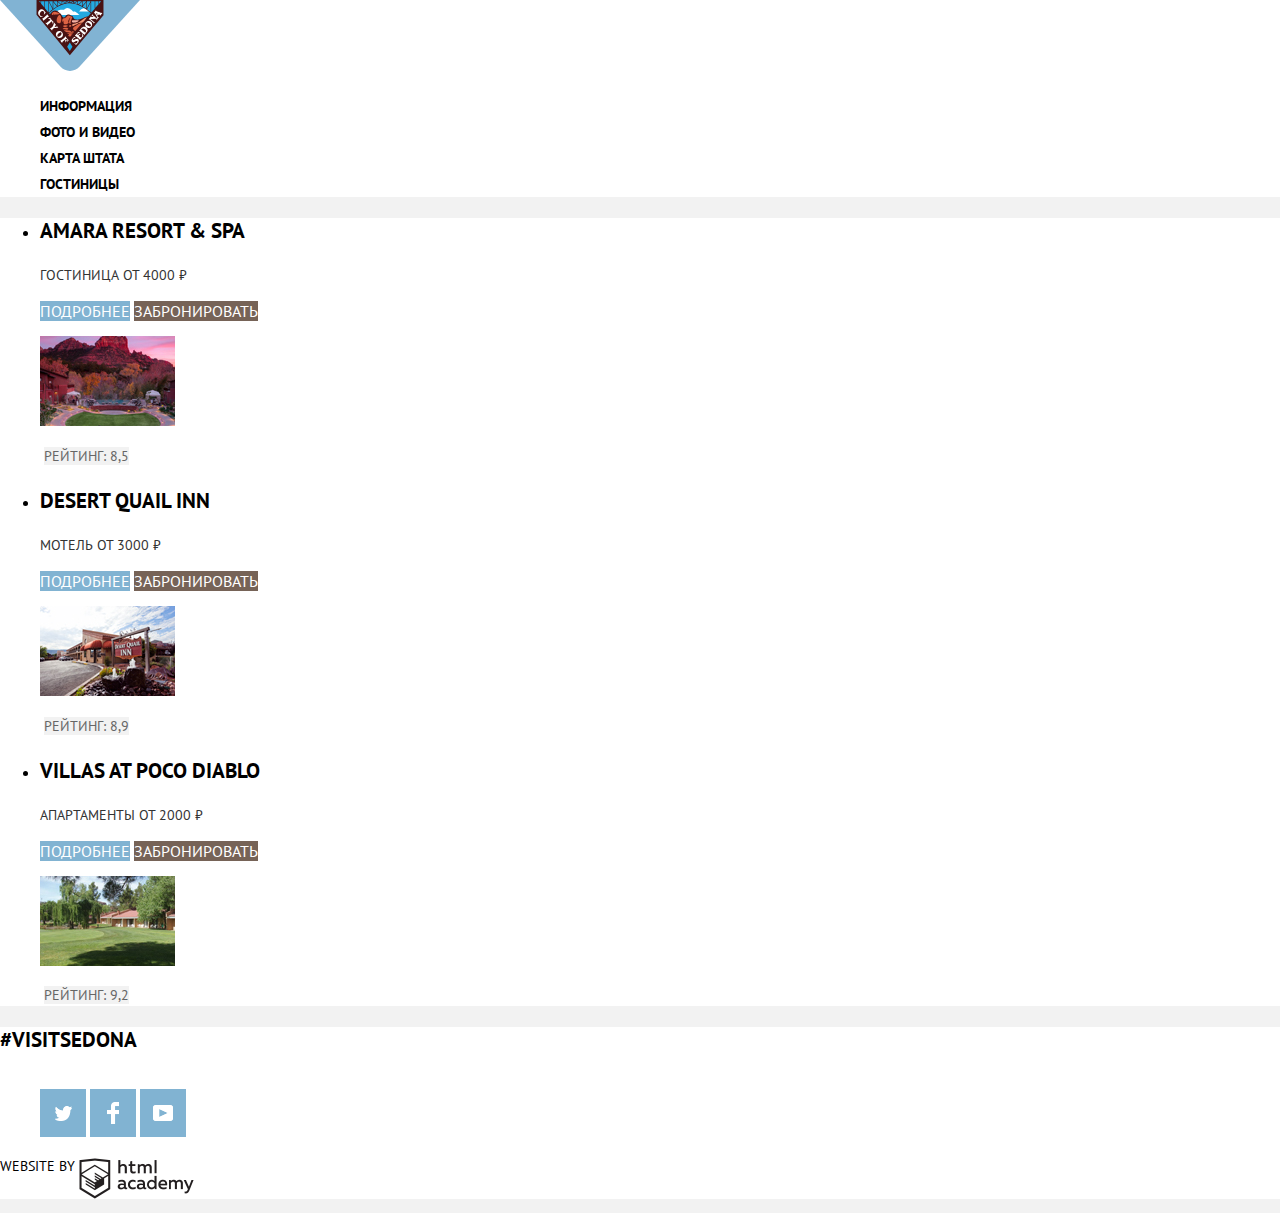
==== hotels.html @ 7d729a96 "12. Личный проект: начинаем базовую стилизацию" ====
<!DOCTYPE html>
<html lang="ru">
  <head>
    <meta charset="utf-8">
    <title>Седона - небольшой городок в Аризоне, заслуживающий большего!</title>
    <link href="https://fonts.googleapis.com/css?family=PT+Sans:400,700&display=swap&subset=cyrillic" rel="stylesheet">
    <link href="css/normalize.css" rel="stylesheet">
    <link href="css/sedona.css" rel="stylesheet">
  </head>
  <body>

		<header class="header">
			<nav class="header-navigation">
  			<a class="header-logo" href="index.html"><img src="img/svg/header-logo.svg" width="140" height="71" alt="Логотип сайта"></a> <!-- пока не представляю как логотип сделать по центру меню, но надеюсь так можно -->
  			<ul class="header-menu">
  				<li><a href="">Информация</a></li>
  				<li><a href="">Фото и видео</a></li>
  				<li><a href="">Карта штата</a></li>
  				<li><a>Гостиницы</a></li>
  			</ul>
  		</nav>
  	</header>

  	<main>
  		<h1 class="visually-hidden">Поиск гостиницы в Седоне</h1>
      
  		<!-- Форму с поиском пропускаю -->

  		<section class="accomodation">
  			<h2 class="visually-hidden">Варианты жилья</h2>
  			<ul>
  				<li class="accomodation-item">
            <div class="hotel-info">
              <h3>Amara Resort & Spa</h3>
              <p><span class="hotel-type">Гостиница</span> <span class="hotel-price">от 4000 ₽</span></p>
  					  <a class="button" href="">Подробнее</a>
  						<a class="brown-button" href="">Забронировать</a>
            </div>
            <p class="hotel-image"><img src="img/images/photo-hotels-amara.jpg" width="135" height="90" alt="Amara Resort & Spa"></p> 
  					<p class="hotel-rating">
              <span>Количество звезд 4 из 5</span>
  						<span>Рейтинг: 8,5</span>
  					</p>
  				</li>
  				<li class="accomodation-item">
  					<div class="hotel-info">
              <h3>Desert Quail Inn</h3>
              <p><span class="hotel-type">Мотель</span> <span class="hotel-price">от 3000 ₽</span></p>
  						<a class="button" href="">Подробнее</a>
  						<a class="brown-button" href="">Забронировать</a>
            </div>
            <p class="hotel-image"><img src="img/images/photo-hotels-desert.jpg" width="135" height="90" alt="Desert Quail Inn"></p>
            <p class="hotel-rating">
  						<span>Количество звезд 3 из 5</span>
              <span>Рейтинг: 8,9</span>
            </p>
  				</li>
  				<li class="accomodation-item">
            <div class="hotel-info">
              <h3>Villas At Poco Diablo</h3>
  					  <p><span class="hotel-type">Апартаменты</span> <span class="hotel-price">от 2000 ₽</span></p>
  						<a class="button" href="">Подробнее</a>
  						<a class="brown-button" href="">Забронировать</a>
            </div>
            <p class="hotel-image"><img src="img/images/photo-hotels-villas.jpg" width="135" height="90" alt="Villas At Poco Diablo"></p>
            <p class="hotel-rating">
              <span>Количество звезд 2 из 5</span>
              <span>Рейтинг: 9,2</span>
            </p>
  				</li>  				  				
  			</ul>
  		</section>  		
  	</main>

  	<footer class="footer">
				<p>#visitsedona</p>
				<ul class="footer-social">
					<li>
						<a class="social-button button social-button-twitter" href="https://twitter.com">Twitter</a>
					</li>
					<li>
						<a class="social-button button social-button-facebook" href="https://www.facebook.com">Facebook</a>
					</li>
					<li><a class="social-button button social-button-youtube" href="https://www.youtube.com">YouTube</a>
					</li>		
				</ul>
					<p class="footer-copyright">
						Website by <a href="https://htmlacademy.ru/intensive/htmlcss">HTML Academy</a>
					</p>
	
					<!-- Как использовать в футере иконки svg и менять им цвет при наведении? -->
	
			</footer>

  </body>
</html>
---- css/sedona.css ----
body {
	margin: 0;
	padding: 0;

	font-family: "PT Sans", "Arial", sans-serif;
	text-transform: uppercase;

	background-color: #f2f2f2;
}

a {
	text-decoration: none;
}

.visually-hidden {
  position: absolute;

  width: 1px;
  height: 1px;
 	margin: -1px;
 	border: 0;
  padding: 0;

  clip: rect(0 0 0 0);
  overflow: hidden;
}

.button {
	font: inherit;
	text-align: center;
	color: #fff;
	text-transform: uppercase;

	background-color: #81b3d2;
	border: none;

	transition-property: background-color;
	transition-duration: 0.3s;
}

.button:hover,
.button:focus {
	background-color: #669ec0;
}

.button:active {
	color: rgba(255, 255, 255, 0.3);

	background-color: #5496bd
}

.brown-button {
	font: inherit;
	text-align: center;
	color: #fff;
	text-transform: uppercase;

	background-color: #766357;
	border: none;
	transition-property: background-color;
	transition-duration: 0.3s;
}

.brown-button:hover,
.brown-button:focus {
	background-color: #604e43;
}

.brown-button:active {
	color: rgba(255, 255, 255, 0.3);

	background-color: #503e33;
}


.button-big {
	font-size: 21px;
	font-weight: bold;
	line-height: 26px;
}

.header-navigation {
	font-size: 14px;
	font-weight: 700;
	line-height: 26px;
	color: #000;

	background-color: #fff;
}

.header-menu {
	list-style: none;
}

.header-menu a {
	color: #000;
	transition-property: color;
	transition-duration: 0.2s;
}

.header-menu a:hover,
.header-menu a:focus {
	color: #81b3d2;
}

.header-menu a:active {
	color: rgba(0, 0, 0, 0.3);
}

.welcome {
	text-align: center;

	background-color: transparent;
	background-image: url("../img/images/index-welcome-bg.jpg");
	background-position: center -56px;
	background-repeat: no-repeat;
}

.about {
	background-color: #fff;
}

.about >  p:first-of-type {
	font-size: 21px;
  font-weight: 700;
  line-height: 26px;
  text-align: center;
  color: #000;
}

.about > p:nth-of-type(2) {
	font-size: 14px;
  font-weight: 400;
  line-height: 26px;
  text-align: center;
  color: #333;
}

.find-hotel {
	background-color: #fff;
}

.find-hotel > p:first-of-type {
	font-size: 30px;
  font-weight: 700;
	line-height: 36px;
	text-align: center; 
  color: #000;
}

.find-hotel > p:nth-of-type(2) {
	font-size: 14px;
  font-weight: 400;
	line-height: 24px;
	text-align: center; 
  color: #333;
}

.searchform-title {
	font-size: 21px;
  font-weight: 700;
  line-height: 26px;
}

.searchform input {
	font: inherit;
	font-size: 14px;
  font-weight: 700;
  line-height: 26px;
  color: #000;
  text-transform: inherit;

	background-color: #f2f2f2;
	border: 2px solid #f2f2f2;
	border: 0;
}

.searchform input::-webkit-input-placeholder {
  color: #000;
} 
.searchform input::-moz-placeholder {
  color: #000;
}

.searchform input:hover {
	background-color: #ebebeb;
	border-color: #ebebeb;
}

.searchform input:focus {
	background-color: #fff;
	border-color: #e5e5e5;
}

.searchform label {
	font-size: 14px;
  font-weight: 700;
  line-height: 26px;
  color: #000;
}

.accomodation {
	background-color: #fff;
}

.accommodation-options ul {
	list-style: none;
}

.hotel-info h3 {
	font-size: 21px;
	font-weight: 700;
	line-height: 26px;
  color: #000;
}

.hotel-type,
.hotel-price {
	font-size: 14px;
	font-weight: 400;
	line-height: 21px;
	color: #333;
}

.hotel-rating span:first-of-type {
	font-size: 0;
}

.hotel-rating span:nth-of-type(2) {
	font-size: 14px;
	font-weight: 400;
	line-height: 21px;
	color: #666;

	background-color: #f2f2f2;
}

.footer {
	background-color: #fff;
}

.footer > p:first-of-type {
	font-size: 21px;
  font-weight: 700;
  line-height: 26px;
  color: #000;
}

.footer-social {
	list-style: none;
}

.footer-social li {
	display: inline-block;
}

.social-button {
	display: block;
	width: 46px;
	height: 48px;
	
	font-size: 0;

	background-position: center center;
	background-repeat: no-repeat;
}

.social-button-twitter {
	background-image: url("../img/images/icon-twitter.png");
}

.social-button-twitter:active {
	background-image: url("../img/images/icon-twitter-active.png");
}

.social-button-facebook {
	background-image: url("../img/images/icon-facebook.png");
}

.social-button-facebook:active {
	background-image: url("../img/images/icon-facebook-active.png");
}

.social-button-youtube {
	background-image: url("../img/images/icon-youtube.png");
}

.social-button-youtube:active {
	background-image: url("../img/images/icon-youtube-active.png");
}

.footer-copyright {
	font-size: 14px;
  font-weight: 400;
  line-height: 26px;
  color: #000;
}

.footer-copyright a {
	display: inline-block;
	width: 115px;
	height: 41px;

	font-size: 0;

	background-color: transparent;
	background-image: url("../img/images/htmlacademy-logo.png");
	background-position: 0 0;
	background-repeat: no-repeat;

	transition-property: background-image;
	transition-duration: 0.2s;
}

.footer-copyright a:hover,
.footer-copyright a:focus {
	background-image: url("../img/images/htmlacademy-logo-hover.png");
}

.footer-copyright a:active {
	background-image: url("../img/images/htmlacademy-logo-active.png");	
}
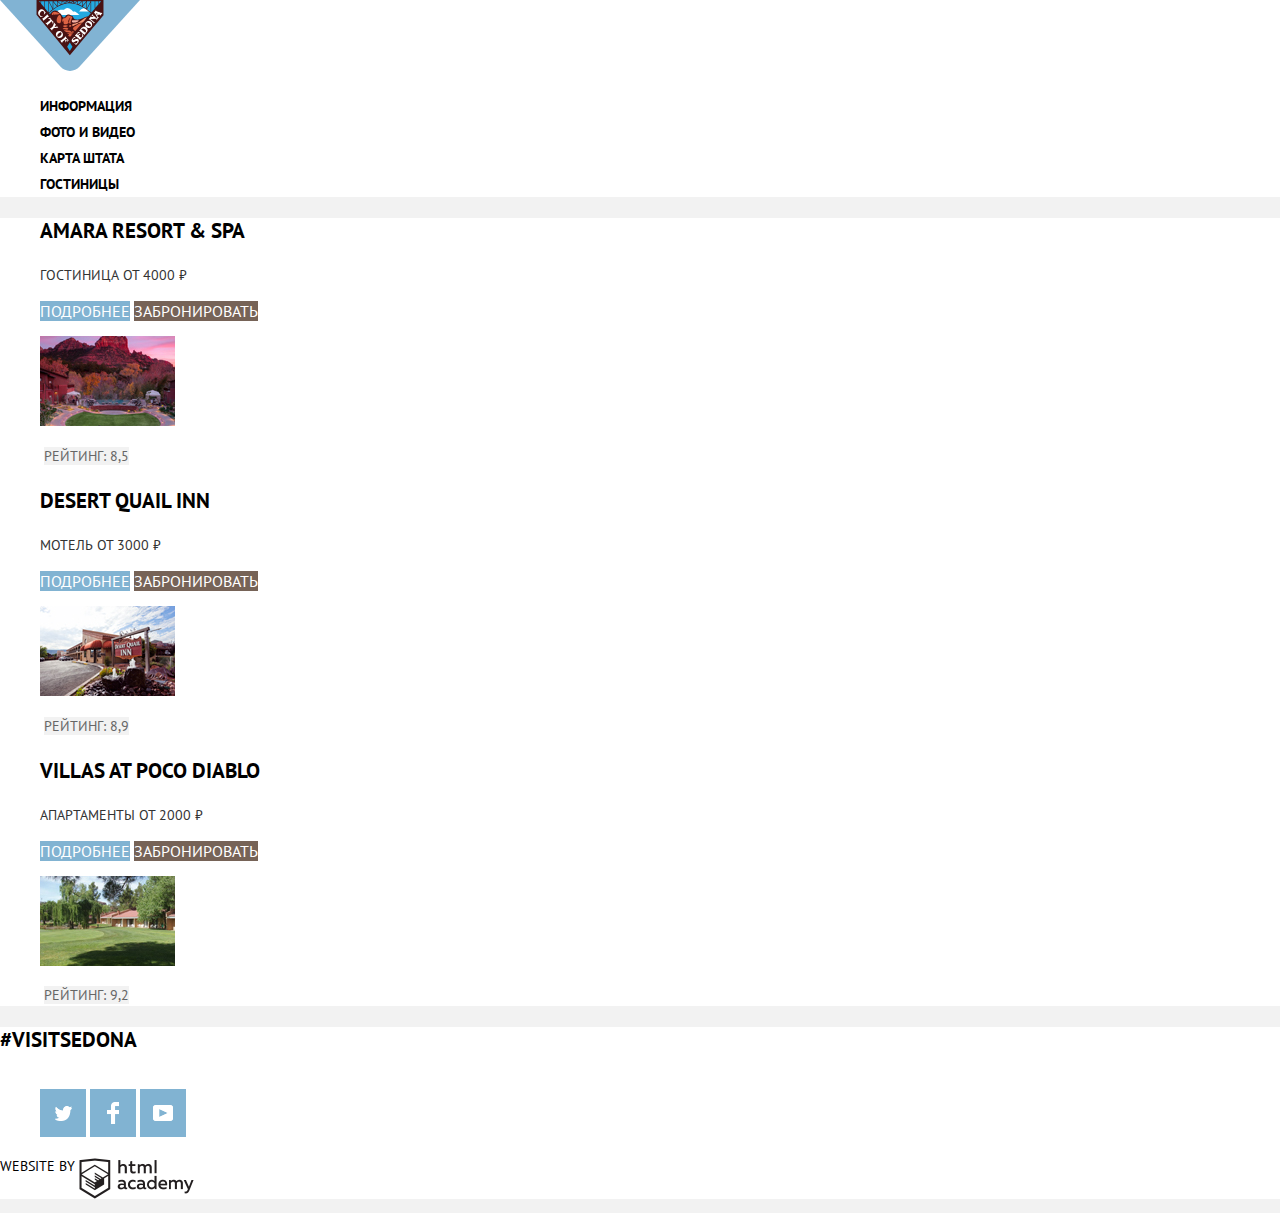
==== commit b8280560: "Изменения в названиях классов" ====
--- a/hotels.html
+++ b/hotels.html
@@ -28,13 +28,13 @@
 
   		<section class="accomodation">
   			<h2 class="visually-hidden">Варианты жилья</h2>
-  			<ul>
-  				<li class="accomodation-item">
+  			<ul class="accommodation-options">
+  				<li>
             <div class="hotel-info">
-              <h3>Amara Resort & Spa</h3>
+              <h3 class="hotel-name">Amara Resort & Spa</h3>
               <p><span class="hotel-type">Гостиница</span> <span class="hotel-price">от 4000 ₽</span></p>
-  					  <a class="button" href="">Подробнее</a>
-  						<a class="brown-button" href="">Забронировать</a>
+  					  <a class="button-blue hotel-more" href="">Подробнее</a>
+  						<a class="button-brown hotel-book" href="">Забронировать</a>
             </div>
             <p class="hotel-image"><img src="img/images/photo-hotels-amara.jpg" width="135" height="90" alt="Amara Resort & Spa"></p> 
   					<p class="hotel-rating">
@@ -42,12 +42,12 @@
   						<span>Рейтинг: 8,5</span>
   					</p>
   				</li>
-  				<li class="accomodation-item">
+  				<li>
   					<div class="hotel-info">
-              <h3>Desert Quail Inn</h3>
+              <h3 class="hotel-name">Desert Quail Inn</h3>
               <p><span class="hotel-type">Мотель</span> <span class="hotel-price">от 3000 ₽</span></p>
-  						<a class="button" href="">Подробнее</a>
-  						<a class="brown-button" href="">Забронировать</a>
+  						<a class="button-blue hotel-more" href="">Подробнее</a>
+  						<a class="button-brown hotel-book" href="">Забронировать</a>
             </div>
             <p class="hotel-image"><img src="img/images/photo-hotels-desert.jpg" width="135" height="90" alt="Desert Quail Inn"></p>
             <p class="hotel-rating">
@@ -55,12 +55,12 @@
               <span>Рейтинг: 8,9</span>
             </p>
   				</li>
-  				<li class="accomodation-item">
+  				<li>
             <div class="hotel-info">
-              <h3>Villas At Poco Diablo</h3>
+              <h3 class="hotel-name">Villas At Poco Diablo</h3>
   					  <p><span class="hotel-type">Апартаменты</span> <span class="hotel-price">от 2000 ₽</span></p>
-  						<a class="button" href="">Подробнее</a>
-  						<a class="brown-button" href="">Забронировать</a>
+  						<a class="button-blue hotel-more" href="">Подробнее</a>
+  						<a class="button-brown hotel-book" href="">Забронировать</a>
             </div>
             <p class="hotel-image"><img src="img/images/photo-hotels-villas.jpg" width="135" height="90" alt="Villas At Poco Diablo"></p>
             <p class="hotel-rating">
@@ -73,24 +73,24 @@
   	</main>
 
   	<footer class="footer">
-				<p>#visitsedona</p>
-				<ul class="footer-social">
-					<li>
-						<a class="social-button button social-button-twitter" href="https://twitter.com">Twitter</a>
-					</li>
-					<li>
-						<a class="social-button button social-button-facebook" href="https://www.facebook.com">Facebook</a>
-					</li>
-					<li><a class="social-button button social-button-youtube" href="https://www.youtube.com">YouTube</a>
-					</li>		
-				</ul>
-					<p class="footer-copyright">
-						Website by <a href="https://htmlacademy.ru/intensive/htmlcss">HTML Academy</a>
-					</p>
-	
-					<!-- Как использовать в футере иконки svg и менять им цвет при наведении? -->
-	
-			</footer>
+  		<p>#visitsedona</p>
+  		<ul class="footer-social">
+        <li>
+          <a class="button-blue social-button social-button-twitter" href="https://twitter.com">Twitter</a>
+        </li>
+  			<li>
+          <a class="button-blue social-button social-button-facebook" href="https://www.facebook.com">Facebook</a>
+        </li>
+  			<li><a class="button-blue social-button social-button-youtube" href="https://www.youtube.com">YouTube</a>
+        </li>		
+  		</ul>
+        <p class="footer-copyright">
+          Website by <a href="https://htmlacademy.ru/intensive/htmlcss">HTML Academy</a>
+        </p>
+
+        <!-- Как использовать в футере иконки svg и менять им цвет при наведении? -->
+
+  	</footer>
 
   </body>
 </html>--- a/css/sedona.css
+++ b/css/sedona.css
@@ -25,7 +25,7 @@
   overflow: hidden;
 }
 
-.button {
+.button-blue {
 	font: inherit;
 	text-align: center;
 	color: #fff;
@@ -38,18 +38,18 @@
 	transition-duration: 0.3s;
 }
 
-.button:hover,
-.button:focus {
+.button-blue:hover,
+.button-blue:focus {
 	background-color: #669ec0;
 }
 
-.button:active {
+.button-blue:active {
 	color: rgba(255, 255, 255, 0.3);
 
 	background-color: #5496bd
 }
 
-.brown-button {
+.button-brown {
 	font: inherit;
 	text-align: center;
 	color: #fff;
@@ -57,26 +57,20 @@
 
 	background-color: #766357;
 	border: none;
+
 	transition-property: background-color;
 	transition-duration: 0.3s;
 }
 
-.brown-button:hover,
-.brown-button:focus {
+.button-brown:hover,
+.button-brown:focus {
 	background-color: #604e43;
 }
 
-.brown-button:active {
+.button-brown:active {
 	color: rgba(255, 255, 255, 0.3);
 
 	background-color: #503e33;
-}
-
-
-.button-big {
-	font-size: 21px;
-	font-weight: bold;
-	line-height: 26px;
 }
 
 .header-navigation {
@@ -120,7 +114,7 @@
 	background-color: #fff;
 }
 
-.about >  p:first-of-type {
+.about-title {
 	font-size: 21px;
   font-weight: 700;
   line-height: 26px;
@@ -128,7 +122,7 @@
   color: #000;
 }
 
-.about > p:nth-of-type(2) {
+.about-description {
 	font-size: 14px;
   font-weight: 400;
   line-height: 26px;
@@ -140,7 +134,7 @@
 	background-color: #fff;
 }
 
-.find-hotel > p:first-of-type {
+.find-hotel-title {
 	font-size: 30px;
   font-weight: 700;
 	line-height: 36px;
@@ -148,7 +142,7 @@
   color: #000;
 }
 
-.find-hotel > p:nth-of-type(2) {
+.find-hotel-description {
 	font-size: 14px;
   font-weight: 400;
 	line-height: 24px;
@@ -203,11 +197,11 @@
 	background-color: #fff;
 }
 
-.accommodation-options ul {
+.accommodation-options {
 	list-style: none;
 }
 
-.hotel-info h3 {
+.hotel-name {
 	font-size: 21px;
 	font-weight: 700;
 	line-height: 26px;
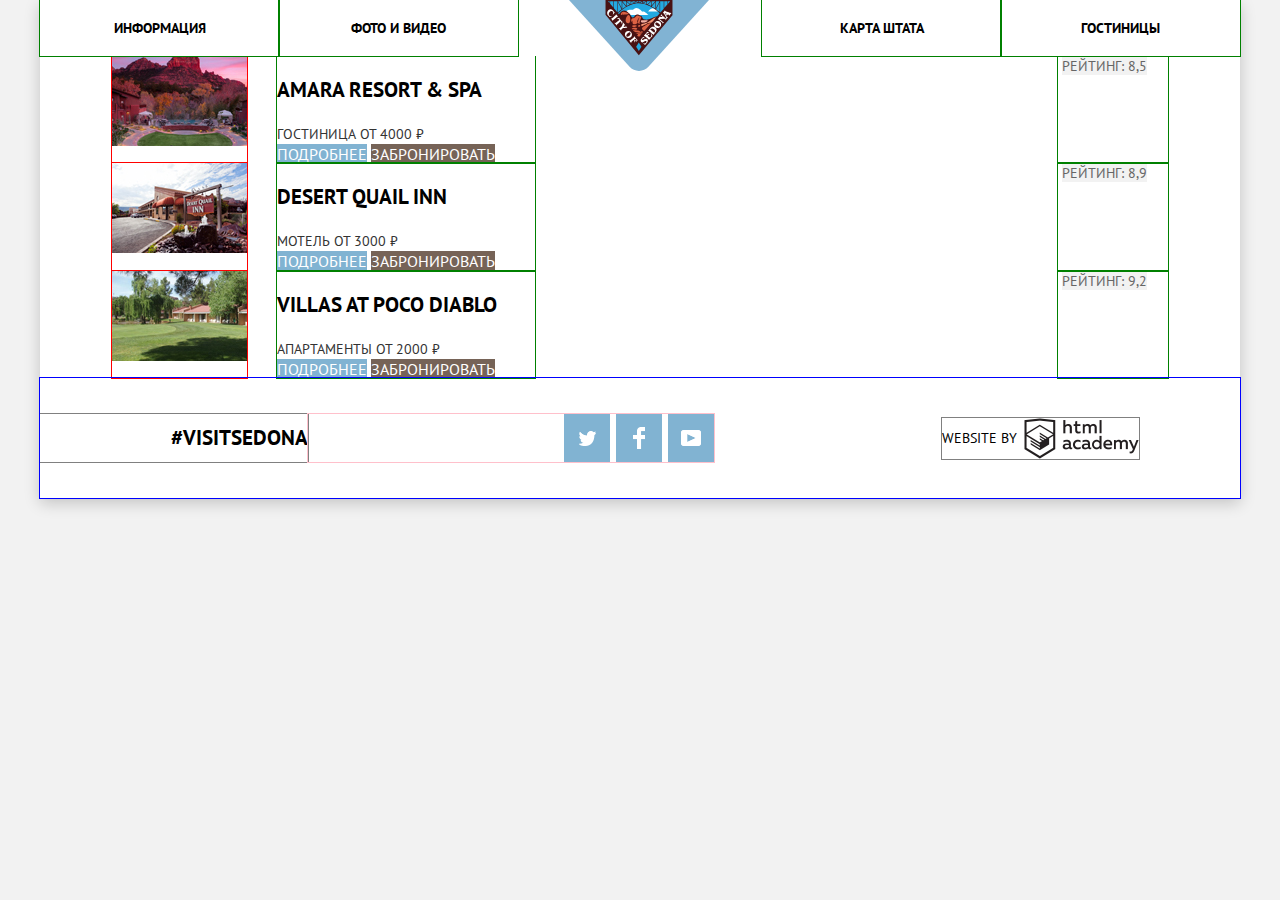
==== commit 4c7a5628: "15. Личный проект: начинаем строить сетку на флексах" ====
--- a/hotels.html
+++ b/hotels.html
@@ -8,89 +8,94 @@
     <link href="css/sedona.css" rel="stylesheet">
   </head>
   <body>
+		<div class="container">
 
-		<header class="header">
-			<nav class="header-navigation">
-  			<a class="header-logo" href="index.html"><img src="img/svg/header-logo.svg" width="140" height="71" alt="Логотип сайта"></a> <!-- пока не представляю как логотип сделать по центру меню, но надеюсь так можно -->
-  			<ul class="header-menu">
-  				<li><a href="">Информация</a></li>
-  				<li><a href="">Фото и видео</a></li>
-  				<li><a href="">Карта штата</a></li>
-  				<li><a>Гостиницы</a></li>
-  			</ul>
-  		</nav>
-  	</header>
+			<header class="header">
+				<nav class="header-navigation">
+					<a class="header-logo" href="index.html"><img src="img/svg/header-logo.svg" width="140" height="71" alt="Логотип сайта"></a>
+					<ul class="header-menu">
+						<li><a href="">Информация</a></li>
+						<li><a href="">Фото и видео</a></li>
+						<li><a href="">Карта штата</a></li>
+						<li><a>Гостиницы</a></li>
+					</ul>
+				</nav>
+			</header>
 
-  	<main>
-  		<h1 class="visually-hidden">Поиск гостиницы в Седоне</h1>
-      
-  		<!-- Форму с поиском пропускаю -->
+			<main>
+				<h1 class="visually-hidden">Поиск гостиницы в Седоне</h1>
+				
+				<!-- Форму с поиском пропускаю -->
 
-  		<section class="accomodation">
-  			<h2 class="visually-hidden">Варианты жилья</h2>
-  			<ul class="accommodation-options">
-  				<li>
-            <div class="hotel-info">
-              <h3 class="hotel-name">Amara Resort & Spa</h3>
-              <p><span class="hotel-type">Гостиница</span> <span class="hotel-price">от 4000 ₽</span></p>
-  					  <a class="button-blue hotel-more" href="">Подробнее</a>
-  						<a class="button-brown hotel-book" href="">Забронировать</a>
-            </div>
-            <p class="hotel-image"><img src="img/images/photo-hotels-amara.jpg" width="135" height="90" alt="Amara Resort & Spa"></p> 
-  					<p class="hotel-rating">
-              <span>Количество звезд 4 из 5</span>
-  						<span>Рейтинг: 8,5</span>
-  					</p>
-  				</li>
-  				<li>
-  					<div class="hotel-info">
-              <h3 class="hotel-name">Desert Quail Inn</h3>
-              <p><span class="hotel-type">Мотель</span> <span class="hotel-price">от 3000 ₽</span></p>
-  						<a class="button-blue hotel-more" href="">Подробнее</a>
-  						<a class="button-brown hotel-book" href="">Забронировать</a>
-            </div>
-            <p class="hotel-image"><img src="img/images/photo-hotels-desert.jpg" width="135" height="90" alt="Desert Quail Inn"></p>
-            <p class="hotel-rating">
-  						<span>Количество звезд 3 из 5</span>
-              <span>Рейтинг: 8,9</span>
-            </p>
-  				</li>
-  				<li>
-            <div class="hotel-info">
-              <h3 class="hotel-name">Villas At Poco Diablo</h3>
-  					  <p><span class="hotel-type">Апартаменты</span> <span class="hotel-price">от 2000 ₽</span></p>
-  						<a class="button-blue hotel-more" href="">Подробнее</a>
-  						<a class="button-brown hotel-book" href="">Забронировать</a>
-            </div>
-            <p class="hotel-image"><img src="img/images/photo-hotels-villas.jpg" width="135" height="90" alt="Villas At Poco Diablo"></p>
-            <p class="hotel-rating">
-              <span>Количество звезд 2 из 5</span>
-              <span>Рейтинг: 9,2</span>
-            </p>
-  				</li>  				  				
-  			</ul>
-  		</section>  		
-  	</main>
+				<section class="accomodation">
+					<div class="accomodation-wrapper">
+						<h2 class="visually-hidden">Варианты жилья</h2>
 
-  	<footer class="footer">
-  		<p>#visitsedona</p>
-  		<ul class="footer-social">
-        <li>
-          <a class="button-blue social-button social-button-twitter" href="https://twitter.com">Twitter</a>
-        </li>
-  			<li>
-          <a class="button-blue social-button social-button-facebook" href="https://www.facebook.com">Facebook</a>
-        </li>
-  			<li><a class="button-blue social-button social-button-youtube" href="https://www.youtube.com">YouTube</a>
-        </li>		
-  		</ul>
-        <p class="footer-copyright">
-          Website by <a href="https://htmlacademy.ru/intensive/htmlcss">HTML Academy</a>
-        </p>
+						<ul class="accommodation-options">
+							<li class="accomodation-item">
+								<div class="hotel-info">
+									<h3 class="hotel-name">Amara Resort & Spa</h3>
+									<p><span class="hotel-type">Гостиница</span> <span class="hotel-price">от 4000 ₽</span></p>
+									<a class="button-blue hotel-more" href="">Подробнее</a>
+									<a class="button-brown hotel-book" href="">Забронировать</a>
+								</div>
+								<p class="hotel-image"><img src="img/images/photo-hotels-amara.jpg" width="135" height="90" alt="Amara Resort & Spa"></p> 
+								<p class="hotel-rating">
+									<span>Количество звезд 4 из 5</span>
+									<span>Рейтинг: 8,5</span>
+								</p>
+							</li>
 
-        <!-- Как использовать в футере иконки svg и менять им цвет при наведении? -->
+							<li class="accomodation-item">
+								<div class="hotel-info">
+									<h3 class="hotel-name">Desert Quail Inn</h3>
+									<p><span class="hotel-type">Мотель</span> <span class="hotel-price">от 3000 ₽</span></p>
+									<a class="button-blue hotel-more" href="">Подробнее</a>
+									<a class="button-brown hotel-book" href="">Забронировать</a>
+								</div>
+								<p class="hotel-image"><img src="img/images/photo-hotels-desert.jpg" width="135" height="90" alt="Desert Quail Inn"></p>
+								<p class="hotel-rating">
+									<span>Количество звезд 3 из 5</span>
+									<span>Рейтинг: 8,9</span>
+								</p>
+							</li>
 
-  	</footer>
+							<li class="accomodation-item">
+								<div class="hotel-info">
+									<h3 class="hotel-name">Villas At Poco Diablo</h3>
+									<p><span class="hotel-type">Апартаменты</span> <span class="hotel-price">от 2000 ₽</span></p>
+									<a class="button-blue hotel-more" href="">Подробнее</a>
+									<a class="button-brown hotel-book" href="">Забронировать</a>
+								</div>
+								<p class="hotel-image"><img src="img/images/photo-hotels-villas.jpg" width="135" height="90" alt="Villas At Poco Diablo"></p>
+								<p class="hotel-rating">
+									<span>Количество звезд 2 из 5</span>
+									<span>Рейтинг: 9,2</span>
+								</p>
+							</li>  				  				
+						</ul>
 
+					</div>
+				</section>  			
+			</main>
+
+			<footer class="footer">
+				<p class="footer-hashtag">#visitsedona</p>
+				<ul class="footer-social">
+					<li>
+						<a class="button-blue social-button social-button-twitter" href="https://twitter.com">Twitter</a>
+					</li>
+					<li>
+						<a class="button-blue social-button social-button-facebook" href="https://www.facebook.com">Facebook</a>
+					</li>
+					<li><a class="button-blue social-button social-button-youtube" href="https://www.youtube.com">YouTube</a>
+					</li>		
+				</ul>
+				<p class="footer-copyright">
+					Website by <a href="https://htmlacademy.ru/intensive/htmlcss">HTML Academy</a>
+				</p>
+			</footer>
+		
+		</div>
   </body>
 </html>--- a/css/sedona.css
+++ b/css/sedona.css
@@ -10,6 +10,30 @@
 
 a {
 	text-decoration: none;
+}
+
+html {
+	box-sizing: border-box;
+}
+
+*, *::before, *::after {
+	box-sizing: inherit;
+}
+
+p {
+	margin: 0;
+}
+
+.content-box {
+	box-sizing: content-box;
+}
+
+.container {
+	width: 1200px;
+	padding: 0;
+	margin: 0 auto;
+
+	box-shadow: 0px 5px 15px 0 rgba(0, 1, 1, 0.2);
 }
 
 .visually-hidden {
@@ -74,6 +98,7 @@
 }
 
 .header-navigation {
+	position: relative;
 	font-size: 14px;
 	font-weight: 700;
 	line-height: 26px;
@@ -82,8 +107,33 @@
 	background-color: #fff;
 }
 
+.header-logo {
+	position: absolute;
+	left: 529px;
+	top: 0;
+}
+
 .header-menu {
+	display: flex;
+	margin: 0;
+	padding: 0;
+
 	list-style: none;
+}
+
+.header-menu li {
+	display: flex;
+	justify-content: center;
+	align-items: center;
+	width: 239px;
+	height: 56px;
+
+	/*временно для сетки*/
+	outline: 1px solid green;
+}
+
+.header-menu li:nth-of-type(2) {
+	margin-right: auto;
 }
 
 .header-menu a {
@@ -102,51 +152,107 @@
 }
 
 .welcome {
-	text-align: center;
+	display: flex;
+	flex-direction: column;
+	align-items: center;
+	width: 1200px;
+	height: 509px;
 
 	background-color: transparent;
 	background-image: url("../img/images/index-welcome-bg.jpg");
 	background-position: center -56px;
 	background-repeat: no-repeat;
+
+	/*временно для сетки*/
+	outline: 1px solid green;
+}
+
+.welcome-logo {
+	width: 459px;
+	height: 353px;
+	margin-top: 76px;
+
+	/*временно для сетки*/
+	outline: 1px solid red;
+}
+
+.welcome-mask {
+	width: 1200px;
+	height: 59px;
+	margin-top: auto;
+
+	background-color: transparent;
+	background-image: url("../img/svg/welcome-section-mask.svg");
+	background-size: cover;
+	background-position: 50% 0;
+	background-repeat: no-repeat;
+
+	/* временно для сетки */
+	outline: 1px solid red;
 }
 
 .about {
-	background-color: #fff;
+	display: flex;
+	flex-direction: column;
+	align-items: center;
+
+	background-color: #fff;
+	/*временно для сетки*/
+	outline: 1px solid green;
 }
 
 .about-title {
+	margin: 0;
+	margin-top: 61px;
+	margin-bottom: 38px;
+
 	font-size: 21px;
   font-weight: 700;
-  line-height: 26px;
-  text-align: center;
+	line-height: 26px;
+	text-align: center;
   color: #000;
 }
 
 .about-description {
+	margin: 0;
+	margin-bottom: 56px;
+
 	font-size: 14px;
   font-weight: 400;
   line-height: 26px;
-  text-align: center;
   color: #333;
 }
 
 .find-hotel {
-	background-color: #fff;
+	display: flex;
+	flex-direction: column;
+	align-items: center;
+
+
+	background-color: #fff;
+
+	/* временно для сетки */
+	outline: 1px solid red;
 }
 
 .find-hotel-title {
+	margin: 0;
+	margin-top: 57px;
+	margin-bottom: 38px;
+
 	font-size: 30px;
   font-weight: 700;
 	line-height: 36px;
-	text-align: center; 
   color: #000;
 }
 
 .find-hotel-description {
+	margin: 0;
+	margin-bottom: 52px;
+
 	font-size: 14px;
   font-weight: 400;
 	line-height: 24px;
-	text-align: center; 
   color: #333;
 }
 
@@ -156,6 +262,19 @@
   line-height: 26px;
 }
 
+.searchform {
+	width: 568px;
+
+	background-color: #fff;
+	box-shadow: 0 7px 15px rgba(0, 1, 1, 0.15);
+}
+
+.searchform-wrapper {
+	width: 458px;
+	margin: 55px auto;
+
+}
+
 .searchform input {
 	font: inherit;
 	font-size: 14px;
@@ -197,8 +316,46 @@
 	background-color: #fff;
 }
 
+.accomodation-wrapper {
+	width: 1056px;
+	margin: 0 auto;
+}
+
 .accommodation-options {
+	padding: 0;
+	margin: 0;
+
 	list-style: none;
+}
+
+.accomodation-item {
+	display: flex;
+}
+
+.hotel-image {
+	width: 135px;
+	order: -1;
+
+	/* временно для сетки */
+	outline: 1px solid red;
+}
+
+.hotel-info {
+	width: 258px;
+	margin-left: 30px;
+	/* временно для сетки */
+	outline: 1px solid green;
+}
+
+.hotel-info p {
+	margin: 0;
+}
+
+.hotel-rating {
+	width: 110px;
+	margin-left: auto;
+	/* временно для сетки */
+	outline: 1px solid green;
 }
 
 .hotel-name {
@@ -230,22 +387,57 @@
 }
 
 .footer {
-	background-color: #fff;
-}
-
-.footer > p:first-of-type {
+	display: flex;
+	align-items: center;
+	padding-top: 36px;
+	padding-bottom: 36px;
+	background-color: #fff;
+
+	/* временно для сетки */
+	outline: 1px solid blue;
+	}
+
+.footer-hashtag {
+	display: flex;
+	justify-content: flex-end;
+	align-items: center;
+	width: 268px;
+	height: 48px;
+
+	margin: 0;
+
+
 	font-size: 21px;
   font-weight: 700;
-  line-height: 26px;
-  color: #000;
+	line-height: 26px;
+	text-align: right;
+	color: #000;
+	
+	/* временно для сетки */
+	outline: 1px solid grey;
 }
 
 .footer-social {
+	display: flex;
+	margin: 0;
+	padding: 0;
+
 	list-style: none;
+
+	/* временно для сетки */
+	outline: 1px solid pink;
+}
+
+.footer-social li:first-child {
+	margin-left: 256px;
 }
 
 .footer-social li {
-	display: inline-block;
+	margin-right: 6px;
+}
+
+.footer-social li:last-child {
+	margin-right: 0;
 }
 
 .social-button {
@@ -284,14 +476,24 @@
 }
 
 .footer-copyright {
+	display: flex;
+	width: 197px;
+	height: 41px;
+	align-items: center;
+	justify-content: space-between;
+	margin: 0;
+	margin-left: 228px;
+
 	font-size: 14px;
   font-weight: 400;
   line-height: 26px;
-  color: #000;
+	color: #000;
+	
+	/* временно для сетки */
+	outline: 1px solid grey;
 }
 
 .footer-copyright a {
-	display: inline-block;
 	width: 115px;
 	height: 41px;
 
@@ -303,7 +505,7 @@
 	background-repeat: no-repeat;
 
 	transition-property: background-image;
-	transition-duration: 0.2s;
+	transition-duration: 0.3s;
 }
 
 .footer-copyright a:hover,
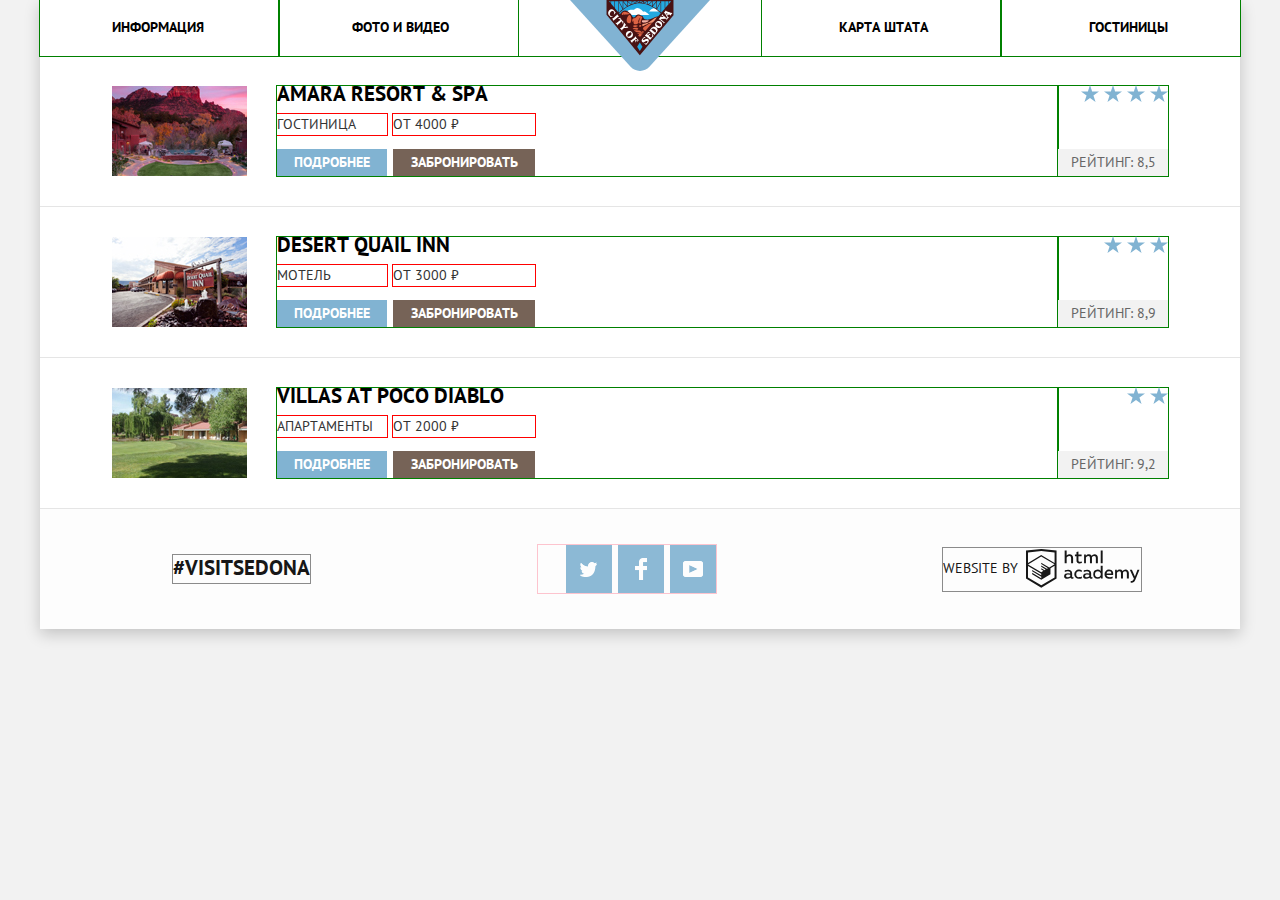
==== commit 8233433e: "18. Личный проект: начинаем оформление декоративных элементов" ====
--- a/hotels.html
+++ b/hotels.html
@@ -28,54 +28,82 @@
 				<!-- Форму с поиском пропускаю -->
 
 				<section class="accomodation">
-					<div class="accomodation-wrapper">
-						<h2 class="visually-hidden">Варианты жилья</h2>
+					<h2 class="visually-hidden">Варианты жилья</h2>
 
-						<ul class="accommodation-options">
-							<li class="accomodation-item">
+					<ul class="accommodation-options">
+						<li class="accomodation-item">
+							<div class="hotels-container">
+
 								<div class="hotel-info">
 									<h3 class="hotel-name">Amara Resort & Spa</h3>
-									<p><span class="hotel-type">Гостиница</span> <span class="hotel-price">от 4000 ₽</span></p>
-									<a class="button-blue hotel-more" href="">Подробнее</a>
-									<a class="button-brown hotel-book" href="">Забронировать</a>
+									<p>
+										<span class="hotel-type">Гостиница</span><span class="hotel-price">от 4000 ₽</span>
+									</p>
+									<a class="button-blue hotel-more" href="#">Подробнее</a>
+									<a class="button-brown hotel-book" href="#">Забронировать</a>
 								</div>
 								<p class="hotel-image"><img src="img/images/photo-hotels-amara.jpg" width="135" height="90" alt="Amara Resort & Spa"></p> 
-								<p class="hotel-rating">
-									<span>Количество звезд 4 из 5</span>
-									<span>Рейтинг: 8,5</span>
-								</p>
-							</li>
+								<div class="hotel-rating">
+										<ul class="hotel-rating-stars">
+												<li><img src="img/svg/hotels-star.svg" width="18" height="17" alt="*"></li>
+												<li><img src="img/svg/hotels-star.svg" width="18" height="17" alt="*"></li>
+												<li><img src="img/svg/hotels-star.svg" width="18" height="17" alt="*"></li>
+												<li><img src="img/svg/hotels-star.svg" width="18" height="17" alt="*"></li>
+										</ul>
+									<span class="hotel-rating-value">Рейтинг: 8,5</span>
+								</div>
 
-							<li class="accomodation-item">
+							</div>
+						</li>
+
+						<li class="accomodation-item">
+							<div class="hotels-container">
+
 								<div class="hotel-info">
 									<h3 class="hotel-name">Desert Quail Inn</h3>
-									<p><span class="hotel-type">Мотель</span> <span class="hotel-price">от 3000 ₽</span></p>
-									<a class="button-blue hotel-more" href="">Подробнее</a>
-									<a class="button-brown hotel-book" href="">Забронировать</a>
+									<p>
+										<span class="hotel-type">Мотель</span><span class="hotel-price">от 3000 ₽</span>
+									</p>
+									<a class="button-blue hotel-more" href="#">Подробнее</a>
+									<a class="button-brown hotel-book" href="#">Забронировать</a>
 								</div>
 								<p class="hotel-image"><img src="img/images/photo-hotels-desert.jpg" width="135" height="90" alt="Desert Quail Inn"></p>
-								<p class="hotel-rating">
-									<span>Количество звезд 3 из 5</span>
-									<span>Рейтинг: 8,9</span>
-								</p>
-							</li>
+								<div class="hotel-rating">
+									<ul class="hotel-rating-stars">
+											<li><img src="img/svg/hotels-star.svg" width="18" height="17" alt="*"></li>
+											<li><img src="img/svg/hotels-star.svg" width="18" height="17" alt="*"></li>
+											<li><img src="img/svg/hotels-star.svg" width="18" height="17" alt="*"></li>
+									</ul>
+								<span class="hotel-rating-value">Рейтинг: 8,9</span>
+							</div>
 
-							<li class="accomodation-item">
+							</div>	
+						</li>
+
+						<li class="accomodation-item">
+							<div class="hotels-container">
+
 								<div class="hotel-info">
 									<h3 class="hotel-name">Villas At Poco Diablo</h3>
-									<p><span class="hotel-type">Апартаменты</span> <span class="hotel-price">от 2000 ₽</span></p>
-									<a class="button-blue hotel-more" href="">Подробнее</a>
-									<a class="button-brown hotel-book" href="">Забронировать</a>
+									<p>
+										<span class="hotel-type">Апартаменты</span><span class="hotel-price">от 2000 ₽</span>
+									</p>
+									<a class="button-blue hotel-more" href="#">Подробнее</a>
+									<a class="button-brown hotel-book" href="#">Забронировать</a>
 								</div>
 								<p class="hotel-image"><img src="img/images/photo-hotels-villas.jpg" width="135" height="90" alt="Villas At Poco Diablo"></p>
-								<p class="hotel-rating">
-									<span>Количество звезд 2 из 5</span>
-									<span>Рейтинг: 9,2</span>
-								</p>
-							</li>  				  				
-						</ul>
+								<div class="hotel-rating">
+									<ul class="hotel-rating-stars">
+											<li><img src="img/svg/hotels-star.svg" width="18" height="17" alt="*"></li>
+											<li><img src="img/svg/hotels-star.svg" width="18" height="17" alt="*"></li>
+									</ul>
+								<span class="hotel-rating-value">Рейтинг: 9,2</span>
+							</div>
 
-					</div>
+							</div>	
+						</li>  				  				
+					</ul>
+
 				</section>  			
 			</main>
 
@@ -92,7 +120,11 @@
 					</li>		
 				</ul>
 				<p class="footer-copyright">
-					Website by <a href="https://htmlacademy.ru/intensive/htmlcss">HTML Academy</a>
+					Website by <a href="https://htmlacademy.ru/intensive/htmlcss"><span class="visually-hidden">HTML Academy</span>
+					<svg xmlns="http://www.w3.org/2000/svg" width="115" height="41" viewBox="0 0 115 41">
+						<path fill="#000" d="M46.84 28.22a2.07 2.07 0 0 0 .58-.11v1.4a3.41 3.41 0 0 1-1.24.22 1.75 1.75 0 0 1-1.75-1 5.08 5.08 0 0 1-3.3 1.13c-1.59 0-3.06-.87-3.06-2.68 0-2.24 2.08-2.93 3.9-2.93a11.63 11.63 0 0 1 2.28.26v-.31c0-1.09-.8-1.86-2.3-1.86a7.79 7.79 0 0 0-3.15.67v-1.79a10.72 10.72 0 0 1 3.35-.58c2.48 0 4 1.18 4 3.83v3.14a.57.57 0 0 0 .69.61zm-6.76-1.19a1.42 1.42 0 0 0 1.64 1.29 3.56 3.56 0 0 0 2.53-1v-1.51a10.21 10.21 0 0 0-1.9-.22c-1.1.01-2.27.35-2.27 1.45zM53.06 20.62a5.29 5.29 0 0 1 2.7.67v1.79a4.28 4.28 0 0 0-2.42-.73 2.89 2.89 0 1 0 0 5.76 5.26 5.26 0 0 0 2.55-.67v1.8a6.58 6.58 0 0 1-2.9.6 4.42 4.42 0 0 1-4.72-4.54 4.54 4.54 0 0 1 4.79-4.68zM65.84 28.22a2.07 2.07 0 0 0 .58-.11v1.4a3.41 3.41 0 0 1-1.24.22 1.75 1.75 0 0 1-1.75-1 5.08 5.08 0 0 1-3.3 1.13c-1.59 0-3.06-.87-3.06-2.68 0-2.24 2.08-2.93 3.9-2.93a11.63 11.63 0 0 1 2.28.26v-.31c0-1.09-.8-1.86-2.3-1.86a7.79 7.79 0 0 0-3.15.67v-1.79a10.72 10.72 0 0 1 3.35-.58c2.48 0 4 1.18 4 3.83v3.14a.57.57 0 0 0 .69.61zm-6.76-1.19a1.42 1.42 0 0 0 1.64 1.29 3.56 3.56 0 0 0 2.53-1v-1.51a10.21 10.21 0 0 0-1.9-.22c-1.11.01-2.27.35-2.27 1.45zM76.67 16.85v12.76h-1.76v-1.39a4.07 4.07 0 0 1-3.35 1.62 4.62 4.62 0 0 1 0-9.22 4 4 0 0 1 3.15 1.37v-5.14h2zm-4.76 5.48a2.9 2.9 0 0 0 0 5.8 3 3 0 0 0 2.79-1.84v-2.13a3.06 3.06 0 0 0-2.79-1.83zM82.99 20.62c3.48 0 4.68 2.81 4.12 5.34h-6.58c.22 1.57 1.75 2.22 3.35 2.22a6.41 6.41 0 0 0 2.77-.62v1.68a7.5 7.5 0 0 1-3.14.6c-2.68 0-5-1.53-5-4.61a4.39 4.39 0 0 1 4.48-4.61zm.09 1.62a2.39 2.39 0 0 0-2.57 2.26h4.85a2.06 2.06 0 0 0-2.28-2.26zM89.1 29.61v-8.75h1.73v1.09a4 4 0 0 1 2.92-1.33 3 3 0 0 1 2.73 1.4 4.33 4.33 0 0 1 3.06-1.4 3.21 3.21 0 0 1 3.32 3.52v5.47h-2V24.2a1.67 1.67 0 0 0-1.73-1.84 2.94 2.94 0 0 0-2.17 1.18V29.61h-2V24.2a1.67 1.67 0 0 0-1.73-1.84 3.11 3.11 0 0 0-2.32 1.35v5.91h-2zM111.47 20.86h2l-4.1 9.93c-.95 2.28-2.19 3-3.52 3a5 5 0 0 1-1.15-.15v-1.66a3 3 0 0 0 .89.13c.95 0 1.66-.67 2.17-2l.18-.44-4.16-8.82h2.13l3 6.6zM40.66 1.53v5a4 4 0 0 1 2.83-1.2A3.41 3.41 0 0 1 47.1 8.9v5.41h-2V9.15a1.9 1.9 0 0 0-2-2.1 3.08 3.08 0 0 0-2.44 1.46v5.8h-2V1.53h2zM52.43 2.42v3.12h3.17v1.71h-3.17v4c0 1.15.53 1.53 1.66 1.53a4.71 4.71 0 0 0 1.77-.35v1.68a7.14 7.14 0 0 1-2.35.38 2.68 2.68 0 0 1-3-2.88V7.23h-1.6V5.52h1.57V2.88zM58.1 14.29V5.54h1.73v1.09a4 4 0 0 1 2.92-1.33 3 3 0 0 1 2.73 1.4 4.33 4.33 0 0 1 3.06-1.4 3.21 3.21 0 0 1 3.32 3.52v5.47h-2V8.88a1.67 1.67 0 0 0-1.73-1.84 2.94 2.94 0 0 0-2.17 1.18V14.29h-2V8.88a1.67 1.67 0 0 0-1.73-1.84 3.11 3.11 0 0 0-2.32 1.35v5.91h-2zM74.72 1.52h1.95v12.76h-1.95zM15.44.02h-.16L0 1.62v28l15.28 9.09 15.28-9.09v-28zm13.12 28.45l-13.28 7.9L2 28.47V16.99l13.22 7.87v1.43l-9.07-5.4v1.38l9.11 5.47v1.46l-9.1-5.42v1.38l9.11 5.47 9.19-5.5V19.22l4.1-2.45v11.67zm0-13.16l-3.65 2.14-1.68 1-8-4.76v1.38l6.84 4.07h-.06l-.15.09-1 .57-5.64-3.36v1.38l4.45 2.65-1.05.7-3.36-2v1.38l2.21 1.3-2.25 1.35-13.16-7.82 13.17-7.92zm0-1.39L15.21 6.05l-13.2 7.86V3.41l13.28-1.39 13.28 1.39v10.51z"/>
+					</svg>		
+					</a>
 				</p>
 			</footer>
 		
--- a/css/sedona.css
+++ b/css/sedona.css
@@ -4,6 +4,7 @@
 
 	font-family: "PT Sans", "Arial", sans-serif;
 	text-transform: uppercase;
+	font-kerning: none;
 
 	background-color: #f2f2f2;
 }
@@ -43,23 +44,37 @@
   height: 1px;
  	margin: -1px;
  	border: 0;
-  padding: 0;
+	padding: 0;
+	
+	white-space: nowrap;
 
   clip: rect(0 0 0 0);
   overflow: hidden;
 }
 
-.button-blue {
+.button-blue,
+.button-brown {
+	display: inline-block;
+
 	font: inherit;
 	text-align: center;
+	vertical-align: middle;
 	color: #fff;
 	text-transform: uppercase;
 
+	border: none;
+	cursor: pointer;
+
+	transition-property: background-color, color;
+	transition-duration: 0.3s, 0.2s;
+}
+
+.button-blue {
 	background-color: #81b3d2;
-	border: none;
-
-	transition-property: background-color;
-	transition-duration: 0.3s;
+}
+
+.button-brown {
+	background-color: #766357;
 }
 
 .button-blue:hover,
@@ -71,19 +86,6 @@
 	color: rgba(255, 255, 255, 0.3);
 
 	background-color: #5496bd
-}
-
-.button-brown {
-	font: inherit;
-	text-align: center;
-	color: #fff;
-	text-transform: uppercase;
-
-	background-color: #766357;
-	border: none;
-
-	transition-property: background-color;
-	transition-duration: 0.3s;
 }
 
 .button-brown:hover,
@@ -105,41 +107,74 @@
 	color: #000;
 
 	background-color: #fff;
+	
+	user-select: none;
 }
 
 .header-logo {
 	position: absolute;
-	left: 529px;
+	display: block;
+	width: 140px;
+	height: 71px;
+	left: 50%;
 	top: 0;
+	z-index: 10;
+	transform: translate(-50%, 0);
 }
 
 .header-menu {
 	display: flex;
+	flex-wrap: wrap;
+
 	margin: 0;
 	padding: 0;
 
 	list-style: none;
-}
-
-.header-menu li {
-	display: flex;
-	justify-content: center;
-	align-items: center;
+
+	/*временно для сетки*/
+	outline: 1px solid green;
+}
+
+.header-menu li:nth-child(4n+1) a,
+.header-menu li:nth-child(4n+2) a { 
+	text-align: left;
+}
+
+.header-menu li:nth-child(4n-1) a,
+.header-menu li:nth-child(4n) a { 
+	text-align: right;
+} 
+
+.header-menu li:nth-child(4n+1) a {
+	padding-left: 72px;
+}
+
+.header-menu li:nth-child(4n+2) a {
+	padding-left: 73px;
+	margin-right: 244px;
+}
+
+.header-menu li:nth-child(4n-1) a {
+	padding-right: 73px;
+}
+
+.header-menu li:nth-child(4n) a {
+	padding-right: 72px;
+}
+
+.header-menu a {
+	display: block;
 	width: 239px;
 	height: 56px;
+	padding-top: 14px;
+
+	color: #000;
+
+	transition-property: color;
+	transition-duration: 0.2s;
 
 	/*временно для сетки*/
 	outline: 1px solid green;
-}
-
-.header-menu li:nth-of-type(2) {
-	margin-right: auto;
-}
-
-.header-menu a {
-	color: #000;
-	transition-property: color;
-	transition-duration: 0.2s;
 }
 
 .header-menu a:hover,
@@ -152,49 +187,46 @@
 }
 
 .welcome {
-	display: flex;
-	flex-direction: column;
-	align-items: center;
+	position: relative;
+
 	width: 1200px;
-	height: 509px;
-
-	background-color: transparent;
+	height: 508px;
+	padding-top: 76px;
+
 	background-image: url("../img/images/index-welcome-bg.jpg");
-	background-position: center -56px;
+	background-position: center -83px;
 	background-repeat: no-repeat;
+	background-size: 1200px 800px;
 
 	/*временно для сетки*/
-	outline: 1px solid green;
-}
-
-.welcome-logo {
+	outline: 1px solid red;
+}
+
+.welcome::after {
+	content:"";
+
+	position: absolute;
+	width: 100%;
+	height: 57px;
+
+	left: 0;
+	bottom: 0;
+	background-image: url("../img/svg/index-welcome-mask.svg");
+	background-repeat: no-repeat;
+}
+
+.welcome img {
+	display: block;
 	width: 459px;
 	height: 353px;
-	margin-top: 76px;
-
-	/*временно для сетки*/
-	outline: 1px solid red;
-}
-
-.welcome-mask {
-	width: 1200px;
-	height: 59px;
-	margin-top: auto;
-
-	background-color: transparent;
-	background-image: url("../img/svg/welcome-section-mask.svg");
-	background-size: cover;
-	background-position: 50% 0;
-	background-repeat: no-repeat;
-
-	/* временно для сетки */
-	outline: 1px solid red;
+
+	margin: 0 auto;
 }
 
 .about {
-	display: flex;
-	flex-direction: column;
-	align-items: center;
+	padding-top: 60px;
+
+	text-align: center;
 
 	background-color: #fff;
 	/*временно для сетки*/
@@ -202,15 +234,17 @@
 }
 
 .about-title {
-	margin: 0;
-	margin-top: 61px;
-	margin-bottom: 38px;
+	width: 500px;
+	margin: 0 auto;
+	margin-bottom: 27px;
 
 	font-size: 21px;
-  font-weight: 700;
+	font-weight: 700;
 	line-height: 26px;
-	text-align: center;
-  color: #000;
+	color: #000;
+	
+	/*временно для сетки*/
+	outline: 1px solid green;
 }
 
 .about-description {
@@ -224,21 +258,15 @@
 }
 
 .find-hotel {
-	display: flex;
-	flex-direction: column;
-	align-items: center;
-
-
+	padding-top: 50px;
+
+	text-align: center;
 	background-color: #fff;
-
-	/* временно для сетки */
-	outline: 1px solid red;
 }
 
 .find-hotel-title {
 	margin: 0;
-	margin-top: 57px;
-	margin-bottom: 38px;
+	margin-bottom: 24px;
 
 	font-size: 30px;
   font-weight: 700;
@@ -248,7 +276,7 @@
 
 .find-hotel-description {
 	margin: 0;
-	margin-bottom: 52px;
+	margin-bottom: 47px;
 
 	font-size: 14px;
   font-weight: 400;
@@ -257,35 +285,216 @@
 }
 
 .searchform-title {
+	width: 568px;
+	height: 86px;
+	margin: 0 auto;
+
 	font-size: 21px;
   font-weight: 700;
-  line-height: 26px;
+  line-height: 86px;
 }
 
 .searchform {
 	width: 568px;
+	margin: 0 auto;
+	padding:0;
 
 	background-color: #fff;
 	box-shadow: 0 7px 15px rgba(0, 1, 1, 0.15);
 }
 
-.searchform-wrapper {
-	width: 458px;
-	margin: 55px auto;
-
-}
-
-.searchform input {
-	font: inherit;
+.searchform label {
 	font-size: 14px;
   font-weight: 700;
   line-height: 26px;
   color: #000;
+}
+
+.searchform input {
+	padding: 0;
+
+	font: inherit;
+	font-size: 14px;
+  font-weight: 700;
+  line-height: 38px;
+  color: #000;
   text-transform: inherit;
 
 	background-color: #f2f2f2;
 	border: 2px solid #f2f2f2;
 	border: 0;
+}
+
+.searchform-wrapper {
+	display: flex;
+	flex-wrap: wrap;
+	align-items: flex-start;
+	justify-content: space-between;
+	width: 458px;
+	margin: 0 auto;
+	padding-top: 55px;
+	padding-bottom: 55px;
+
+	
+	/* временно для сетки */
+	outline: 1px solid red;
+}
+
+.searchform-item {
+  display: flex;
+	justify-content: space-between;
+	align-items: center;
+}
+
+.searchform label {
+	display: block;
+
+	line-height: 38px;
+
+	/* временно для сетки */
+	outline: 1px solid red;
+}
+
+.searchform-checkin,
+.searchform-checkout {
+	position: relative;
+
+	width: 100%;
+	/* временно для сетки */
+	outline: 1px solid red;
+}
+
+.calendar-button {
+	position: absolute;
+	top: 8px;
+	right: 9px;
+}
+
+.calendar-button:hover path,
+.calendar-button:focus path {
+	fill: #000;
+}
+
+.calendar-button:active path {
+	fill: #81b3d2;
+}
+
+.searchform-checkin {
+	margin-bottom: 29px;
+}
+
+.searchform-checkout {
+	margin-bottom: 30px;
+}
+
+.searchform-checkin input,
+.searchform-checkout input{
+	width: 346px;
+	padding-left: 13px;
+}
+
+.searchform-children,
+.searchform-adults {
+	margin-bottom: 54px;
+}
+
+.searchform-adults {
+	width: 226px;
+	 
+	/* временно для сетки */
+	outline: 1px solid red;
+}
+
+.searchform-children label {
+	padding-right: 27px;
+}
+
+.searchform-adults input,
+.searchform-children input {
+	width: 38px;
+
+	text-align: center;
+}
+.searchform-minus-plus-container{
+	display: flex;
+	justify-content: center;
+	width: 114px;
+}
+
+.searchform-minus,
+.searchform-plus {
+	position: relative;
+
+	display: block;
+	width: 38px;
+
+	font-size: 0;
+	background-color: #f2f2f2;
+}
+
+.searchform-minus::before {
+	content: "";
+
+	position: absolute;
+	top: 18px;
+	left: 14px;
+	width: 11px;
+	height: 3px;
+	background-color: #a9a9a9;
+
+	transition-property: background-color;
+	transition-duration: 0.3s;
+}
+
+.searchform-minus:hover::before,
+.searchform-minus:focus::before {
+	background-color: #000;
+}
+
+.searchform-minus:active::before {
+	background-color: #81b3d2;
+}
+
+
+.searchform-plus::before {
+	content: "";
+
+	position: absolute;
+	top: 18px;
+	left: 14px;
+	width: 11px;
+	height: 3px;
+	background-color: #a9a9a9;
+}
+
+.searchform-plus::after {
+	content: "";
+
+	position: absolute;
+	top: 14px;
+	left: 18px;
+	width: 3px;
+	height: 11px;
+	background-color: #a9a9a9;
+}
+
+.searchform-plus:hover::before,
+.searchform-plus:hover::after,
+.searchform-plus:focus::before,
+.searchform-plus:focus::after {
+	background-color: #000;	
+}
+
+.searchform-plus:active::before,
+.searchform-plus:active::after {
+	background-color: #81b3d2;
+}
+
+.searchform-minus::before,
+.searchform-plus::before,
+.searchform-plus::after {
+	transition-property: background-color;
+	transition-duration: 0.3s;
 }
 
 .searchform input::-webkit-input-placeholder {
@@ -305,18 +514,21 @@
 	border-color: #e5e5e5;
 }
 
-.searchform label {
-	font-size: 14px;
-  font-weight: 700;
-  line-height: 26px;
-  color: #000;
+.searchform-button {
+	width: 458px;
+	height: 58px;
+
+	font-size: 21px;
+	font-weight: 400;
+	line-height: 58px;
 }
 
 .accomodation {
 	background-color: #fff;
 }
 
-.accomodation-wrapper {
+.hotels-container {
+	display: flex;
 	width: 1056px;
 	margin: 0 auto;
 }
@@ -329,58 +541,123 @@
 }
 
 .accomodation-item {
-	display: flex;
+	padding-top: 30px;
+	padding-bottom: 30px;
+	margin-top: -1px;
+
+	border-top: 1px solid #e5e5e5;
+	border-bottom: 1px solid #e5e5e5;
 }
 
 .hotel-image {
+	order: -1;
 	width: 135px;
-	order: -1;
-
-	/* временно для сетки */
-	outline: 1px solid red;
+	height: 90px;
+	margin: 0;
+	margin-right: 30px;
 }
 
 .hotel-info {
-	width: 258px;
-	margin-left: 30px;
+	flex-grow: 1;
+	min-width: 258px;
 	/* временно для сетки */
 	outline: 1px solid green;
 }
 
-.hotel-info p {
-	margin: 0;
-}
-
-.hotel-rating {
-	width: 110px;
-	margin-left: auto;
-	/* временно для сетки */
-	outline: 1px solid green;
-}
-
 .hotel-name {
+	margin: 0;
+	margin-bottom: 7px;
+
 	font-size: 21px;
 	font-weight: 700;
-	line-height: 26px;
-  color: #000;
+	/* line-height: 26px; */
+	line-height: 21px;
+	color: #000;
+	
+	transform: translate(0, -3px);
+}
+
+.hotel-info p {
+	margin: 0;
+	margin-bottom: 14px;
 }
 
 .hotel-type,
 .hotel-price {
+	display: inline-block;
+
 	font-size: 14px;
 	font-weight: 400;
 	line-height: 21px;
+	vertical-align: top;
 	color: #333;
-}
-
-.hotel-rating span:first-of-type {
-	font-size: 0;
-}
-
-.hotel-rating span:nth-of-type(2) {
+	
+	/* временно для сетки */
+	outline: 1px solid red;
+}
+
+.hotel-type {
+	min-width: 110px;
+	margin-right: 6px;
+}
+
+.hotel-price {
+	min-width: 142px;
+}
+
+.hotel-more,
+.hotel-book {
+	font-size: 14px;
+	font-weight: 700;
+	line-height: 27px;
+}
+
+.hotel-more {
+	width: 110px;
+	height: 27px;
+	margin-right: 2px;
+}
+
+.hotel-book {
+	width: 142px;
+	height: 27px;
+}
+
+.hotel-rating {
+	display: flex;
+	flex-direction: column;
+	justify-content: space-between;
+	width: 110px;
+	/* временно для сетки */
+	outline: 1px solid green;
+}
+
+.hotel-rating-stars {
+	display: flex;
+	flex-direction: row-reverse;
+	margin: 0;
+	padding: 0;
+
+	list-style: none;
+
+	transform: translate(0, -1px)
+}
+
+.hotel-rating-stars li {
+	margin-left: 5px;
+}
+
+.hotel-rating-stars li:last-child {
+	margin-left: 0;
+}
+
+.hotel-rating-value {
+	display: block;
+
 	font-size: 14px;
 	font-weight: 400;
-	line-height: 21px;
+	line-height: 27px;
+	text-align: center;
 	color: #666;
 
 	background-color: #f2f2f2;
@@ -388,24 +665,20 @@
 
 .footer {
 	display: flex;
+	justify-content: flex-start;
 	align-items: center;
 	padding-top: 36px;
 	padding-bottom: 36px;
 	background-color: #fff;
-
-	/* временно для сетки */
-	outline: 1px solid blue;
+	opacity: 0.9;
 	}
 
+
 .footer-hashtag {
-	display: flex;
-	justify-content: flex-end;
-	align-items: center;
-	width: 268px;
-	height: 48px;
-
-	margin: 0;
-
+	display: block;
+	margin: 0;
+	margin-left: 133px;
+	padding-bottom: 2px;
 
 	font-size: 21px;
   font-weight: 700;
@@ -419,17 +692,16 @@
 
 .footer-social {
 	display: flex;
-	margin: 0;
+	justify-content: flex-end;
+	width: 178px;
+
 	padding: 0;
+	margin: 0 auto;
 
 	list-style: none;
 
 	/* временно для сетки */
 	outline: 1px solid pink;
-}
-
-.footer-social li:first-child {
-	margin-left: 256px;
 }
 
 .footer-social li {
@@ -437,52 +709,55 @@
 }
 
 .footer-social li:last-child {
-	margin-right: 0;
+	margin-right: 0px;
 }
 
 .social-button {
-	display: block;
+	position: relative;
 	width: 46px;
 	height: 48px;
 	
 	font-size: 0;
-
-	background-position: center center;
+}
+
+.social-button::before {
+	content: "";
+	position: absolute;
+	width: 100%;
+	height: 100%;
+	top: 0;
+	left: 0;
+
 	background-repeat: no-repeat;
-}
-
-.social-button-twitter {
+	background-position: 50% 50%;
+}
+
+.social-button-twitter::before {
 	background-image: url("../img/images/icon-twitter.png");
 }
 
-.social-button-twitter:active {
-	background-image: url("../img/images/icon-twitter-active.png");
-}
-
-.social-button-facebook {
+.social-button-facebook::before {
 	background-image: url("../img/images/icon-facebook.png");
 }
 
-.social-button-facebook:active {
-	background-image: url("../img/images/icon-facebook-active.png");
-}
-
-.social-button-youtube {
+.social-button-youtube::before {
 	background-image: url("../img/images/icon-youtube.png");
 }
 
-.social-button-youtube:active {
-	background-image: url("../img/images/icon-youtube-active.png");
+.social-button:active::before {
+	opacity: 0.3;
+	transition-property: opacity;
+	transition-duration: 0.1s;
 }
 
 .footer-copyright {
 	display: flex;
-	width: 197px;
-	height: 41px;
+	width: 198px;
 	align-items: center;
 	justify-content: space-between;
 	margin: 0;
-	margin-left: 228px;
+	margin-right: 99px;
+	padding-bottom: 2px;
 
 	font-size: 14px;
   font-weight: 400;
@@ -494,41 +769,39 @@
 }
 
 .footer-copyright a {
+	position: relative;
+	top: 1px;
+
+	display: block;
 	width: 115px;
 	height: 41px;
-
-	font-size: 0;
-
-	background-color: transparent;
-	background-image: url("../img/images/htmlacademy-logo.png");
-	background-position: 0 0;
-	background-repeat: no-repeat;
-
-	transition-property: background-image;
-	transition-duration: 0.3s;
-}
-
-.footer-copyright a:hover,
-.footer-copyright a:focus {
-	background-image: url("../img/images/htmlacademy-logo-hover.png");
-}
-
-.footer-copyright a:active {
-	background-image: url("../img/images/htmlacademy-logo-active.png");	
-}
-
-
-
-
-
-
-
-
-
-
-
-
-
-
-
-
+}
+
+.footer-copyright path {
+	transition: fill 0.3s;
+}
+
+.footer-copyright a:hover path,
+.footer-copyright a:focus path {
+	fill: #81b3d2;
+}
+
+.footer-copyright a:active path {
+	fill: #bdbbbc;
+}
+
+
+
+
+
+
+
+
+
+
+
+
+
+
+
+
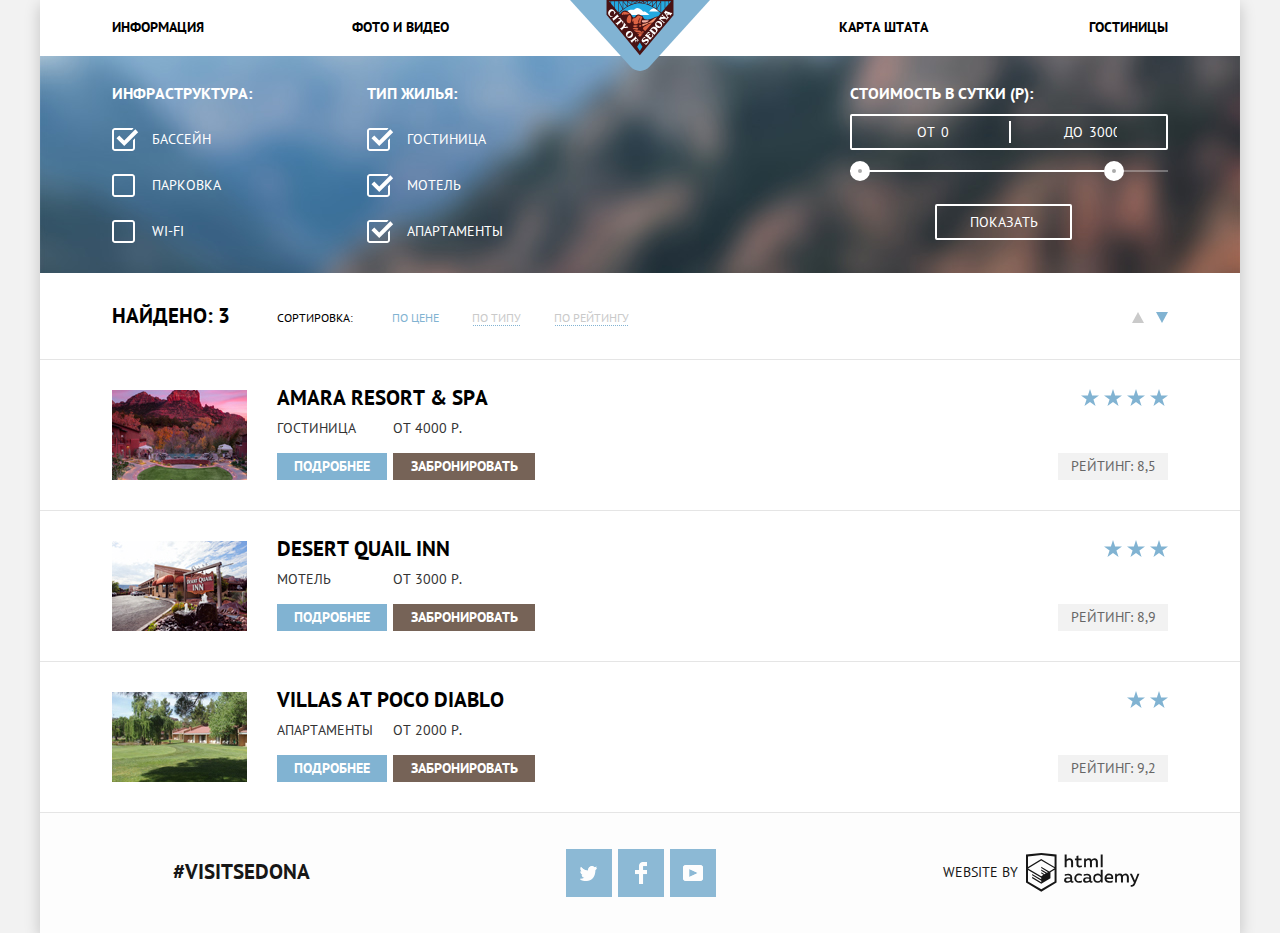
==== commit 2f198418: "8. Оформление контента" ====
--- a/hotels.html
+++ b/hotels.html
@@ -25,7 +25,95 @@
 			<main>
 				<h1 class="visually-hidden">Поиск гостиницы в Седоне</h1>
 				
-				<!-- Форму с поиском пропускаю -->
+				<section class="filters">
+					<h2 class="visually-hidden">Фильтры жилья</h2>
+					<div class="filters-box">
+						<div class="hotels-container">
+							<fieldset>
+								<legend>Инфраструктура:</legend>
+								<ul>
+									<li>
+										<label class="filters-checkbox">
+											<input class="filter-input visually-hidden" type="checkbox" name="pool" checked>
+											<span class="checkbox-indicator"></span>
+											Бассейн
+										</label>
+									</li>
+									<li>
+										<label class="filters-checkbox">
+											<input class="filter-input visually-hidden" type="checkbox" name="parking">
+											<span class="checkbox-indicator"></span>
+											Парковка
+										</label>
+									</li>
+									<li>
+										<label class="filters-checkbox">
+											<input class="filter-input visually-hidden" type="checkbox" name="wi-fi">
+											<span class="checkbox-indicator"></span>
+											Wi-Fi
+										</label>
+									</li>
+								</ul>
+							</fieldset>
+							<fieldset>
+								<legend>Тип жилья:</legend>
+								<ul>
+									<li>
+										<label class="filters-checkbox">
+											<input class="filter-input visually-hidden" type="checkbox" name="hotel" checked>
+											<span class="checkbox-indicator"></span>
+											Гостиница
+										</label>
+									</li>
+									<li>
+										<label class="filters-checkbox">
+											<input class="filter-input visually-hidden" type="checkbox" name="motel" checked>
+											<span class="checkbox-indicator"></span>
+											Мотель
+										</label>
+									</li>
+									<li>
+										<label class="filters-checkbox">
+											<input class="filter-input visually-hidden" type="checkbox" name="apartment" checked>
+											<span class="checkbox-indicator"></span>
+											Апартаменты
+										</label>
+									</li>
+							</fieldset>
+							<div class="filter-range">
+								<p class="filter-range-title">Стоимость в сутки (р):</p>
+								<div class="price-controls">
+									<label class="min-price">от <input type="text" name="min-price" value="0"></label>
+									<label class="max-price">до <input type="text" name="max-price" value="3000"></label>
+								</div>
+								<div class="range-controls">
+									<div class="scale">
+										<div class="bar"></div>
+									</div>
+									<div class="range-toggle range-toggle-min content-box"></div>
+									<div class="range-toggle range-toggle-max content-box"></div>
+								</div>
+								<button class="button-transparent" type="submit">Показать</button>
+							</div>
+						</div>
+					</div>	
+					<div class="sorting-box">
+						<div class="hotels-container">
+							<p class="sorting-found">Найдено: <span>3</span></p>
+							<div class="sorting-method">Сортировка:
+								<ul>
+									<li class="sorting-item-selected"><a>по цене</a></li>
+									<li class="sorting-item"><a href="#">по типу</a></li>
+									<li class="sorting-item"><a href="#">по рейтингу</a></li>
+								</ul>
+							</div>
+							<p class="sorting-order">
+								<a class="sorting-button sorting-down" href="#">по возрастанию</a>
+								<a class="sorting-button sorting-up sorting-button-selected" href="#">по убыванию</a>
+							</p>
+						</div>
+					</div>
+				</section>
 
 				<section class="accomodation">
 					<h2 class="visually-hidden">Варианты жилья</h2>
@@ -37,7 +125,7 @@
 								<div class="hotel-info">
 									<h3 class="hotel-name">Amara Resort & Spa</h3>
 									<p>
-										<span class="hotel-type">Гостиница</span><span class="hotel-price">от 4000 ₽</span>
+										<span class="hotel-type">Гостиница</span><span class="hotel-price">от 4000 Р.</span>
 									</p>
 									<a class="button-blue hotel-more" href="#">Подробнее</a>
 									<a class="button-brown hotel-book" href="#">Забронировать</a>
@@ -62,7 +150,7 @@
 								<div class="hotel-info">
 									<h3 class="hotel-name">Desert Quail Inn</h3>
 									<p>
-										<span class="hotel-type">Мотель</span><span class="hotel-price">от 3000 ₽</span>
+										<span class="hotel-type">Мотель</span><span class="hotel-price">от 3000 Р.</span>
 									</p>
 									<a class="button-blue hotel-more" href="#">Подробнее</a>
 									<a class="button-brown hotel-book" href="#">Забронировать</a>
@@ -86,7 +174,7 @@
 								<div class="hotel-info">
 									<h3 class="hotel-name">Villas At Poco Diablo</h3>
 									<p>
-										<span class="hotel-type">Апартаменты</span><span class="hotel-price">от 2000 ₽</span>
+										<span class="hotel-type">Апартаменты</span><span class="hotel-price">от 2000 Р.</span>
 									</p>
 									<a class="button-blue hotel-more" href="#">Подробнее</a>
 									<a class="button-brown hotel-book" href="#">Забронировать</a>
--- a/css/sedona.css
+++ b/css/sedona.css
@@ -23,6 +23,11 @@
 
 p {
 	margin: 0;
+}
+
+img {
+	max-width: 100%;
+	height: auto;
 }
 
 .content-box {
@@ -130,39 +135,9 @@
 	padding: 0;
 
 	list-style: none;
-
-	/*временно для сетки*/
-	outline: 1px solid green;
-}
-
-.header-menu li:nth-child(4n+1) a,
-.header-menu li:nth-child(4n+2) a { 
-	text-align: left;
-}
-
-.header-menu li:nth-child(4n-1) a,
-.header-menu li:nth-child(4n) a { 
-	text-align: right;
-} 
-
-.header-menu li:nth-child(4n+1) a {
-	padding-left: 72px;
-}
-
-.header-menu li:nth-child(4n+2) a {
-	padding-left: 73px;
-	margin-right: 244px;
-}
-
-.header-menu li:nth-child(4n-1) a {
-	padding-right: 73px;
-}
-
-.header-menu li:nth-child(4n) a {
-	padding-right: 72px;
-}
-
-.header-menu a {
+}
+
+.header-menu li {
 	display: block;
 	width: 239px;
 	height: 56px;
@@ -172,11 +147,45 @@
 
 	transition-property: color;
 	transition-duration: 0.2s;
-
-	/*временно для сетки*/
-	outline: 1px solid green;
-}
-
+}
+
+.header-menu li:nth-child(4n+2) {
+	margin-right: 244px;
+}
+
+.header-menu li:nth-child(4n+1),
+.header-menu li:nth-child(4n+2) { 
+	text-align: left;
+}
+
+.header-menu li:nth-child(4n-1),
+.header-menu li:nth-child(4n) { 
+	text-align: right;
+} 
+
+.header-menu li:nth-child(4n+1) {
+	padding-left: 72px;
+}
+
+.header-menu li:nth-child(4n+2) {
+	padding-left: 73px;
+}
+
+.header-menu li:nth-child(4n-1) {
+	padding-right: 73px;
+}
+
+.header-menu li:nth-child(4n) {
+	padding-right: 72px;
+}
+
+.header-menu a {
+	color: #000;
+	
+	transition-property: color;
+	transition-duration: 0.2s;
+}
+	
 .header-menu a:hover,
 .header-menu a:focus {
 	color: #81b3d2;
@@ -197,9 +206,6 @@
 	background-position: center -83px;
 	background-repeat: no-repeat;
 	background-size: 1200px 800px;
-
-	/*временно для сетки*/
-	outline: 1px solid red;
 }
 
 .welcome::after {
@@ -226,35 +232,162 @@
 .about {
 	padding-top: 60px;
 
-	text-align: center;
-
 	background-color: #fff;
-	/*временно для сетки*/
-	outline: 1px solid green;
 }
 
 .about-title {
-	width: 500px;
-	margin: 0 auto;
+	margin: 0;
 	margin-bottom: 27px;
 
 	font-size: 21px;
 	font-weight: 700;
 	line-height: 26px;
+	text-align: center;
 	color: #000;
-	
-	/*временно для сетки*/
-	outline: 1px solid green;
 }
 
 .about-description {
 	margin: 0;
-	margin-bottom: 56px;
+	margin-bottom: 51px;
 
 	font-size: 14px;
   font-weight: 400;
-  line-height: 26px;
+	line-height: 26px;
+	text-align: center;
   color: #333;
+}
+
+.features-list {
+	display: flex;
+	flex-wrap: wrap;
+	margin: 0;
+	padding: 0;
+
+	list-style: none;
+}
+
+.features-item {
+	display: flex;
+	flex-wrap: wrap;
+	text-align: center;
+}
+
+.features-item:nth-child(2) {
+	flex-direction: row-reverse;
+}
+
+.features-item-main {
+	width: 400px;
+	padding-top: 47px;
+
+	background-color: #eeeeee;
+}
+
+.features-item-picture {
+	width: 800px;
+	height: 256px;
+	margin: 0;
+}
+
+.blue-feature {
+	background-color: #81b3d2;
+
+}
+ .blue-feature .features-item-title,
+ .blue-feature .features-item-number,
+ .blue-feature .features-item-description {
+	 color: #fff;
+ }
+
+.features-item-title {
+	margin: 0;
+	margin-bottom: 24px;
+
+	font-size: 21px;
+	font-weight: 700;
+	line-height: 21px;
+	color: #000;
+}
+
+.features-item-number,
+.features-item-description {
+	font-size: 14px;
+	font-weight: 400;
+	line-height: 21px;
+	color: #333;
+}
+
+.features-item-number {
+	display: block;
+	margin-bottom: 21px;
+}
+
+.features-item-description {
+	margin-bottom: 59px;
+}
+
+.item-additional {
+	display: flex;
+	flex-wrap: wrap;
+
+	width: 100%;
+	margin: 0;
+	padding: 0;
+
+	list-style: none;
+}
+
+.item-additional li{
+	width: 400px;
+}
+
+.item-additional-title {
+	position: relative;
+
+	margin: 0;
+	margin-bottom: 24px;
+	padding-top: 161px;
+
+	font-size: 21px;
+	font-weight: 700;
+	line-height: 21px;
+	color: #000;
+}
+
+.item-additional-title::before {
+	position: absolute;
+
+	content: "";
+	width: 80px;
+	height: 80px;
+}
+
+.item-additional li:first-child .item-additional-title::before {
+	background: url("../img/images/features-icon-house.png") no-repeat 50% 50%;
+	top: 56px;
+	left: 160px;
+}
+
+.item-additional li:nth-child(2) .item-additional-title::before {
+	background: url("../img/images/features-icon-burger.png") no-repeat 50% 50%;
+	top: 56px;
+	left: 160px;
+}
+
+.item-additional li:last-child .item-additional-title::before {
+	background: url("../img/images/features-icon-gift.png") no-repeat 50% 50%;
+	top: 54px;
+	left: 159px;
+}
+
+.item-additional-description {
+	padding: 0 50px;
+	margin-bottom: 82px;
+
+	font-size: 14px;
+	font-weight: 400;
+	line-height: 21px;
+	color: #333;
 }
 
 .find-hotel {
@@ -334,25 +467,17 @@
 	margin: 0 auto;
 	padding-top: 55px;
 	padding-bottom: 55px;
-
-	
-	/* временно для сетки */
-	outline: 1px solid red;
 }
 
 .searchform-item {
   display: flex;
-	justify-content: space-between;
-	align-items: center;
 }
 
 .searchform label {
 	display: block;
+	margin-right: auto;
 
 	line-height: 38px;
-
-	/* временно для сетки */
-	outline: 1px solid red;
 }
 
 .searchform-checkin,
@@ -360,14 +485,18 @@
 	position: relative;
 
 	width: 100%;
-	/* временно для сетки */
-	outline: 1px solid red;
 }
 
 .calendar-button {
 	position: absolute;
+
+	display: block;
+	width: 21px;
+	height: 22px;
 	top: 8px;
 	right: 9px;
+
+	cursor: pointer;
 }
 
 .calendar-button:hover path,
@@ -377,6 +506,10 @@
 
 .calendar-button:active path {
 	fill: #81b3d2;
+}
+
+.calendar-button path {
+	transition: fill 0.3s;
 }
 
 .searchform-checkin {
@@ -391,6 +524,7 @@
 .searchform-checkout input{
 	width: 346px;
 	padding-left: 13px;
+	padding-right: 40px;
 }
 
 .searchform-children,
@@ -400,9 +534,6 @@
 
 .searchform-adults {
 	width: 226px;
-	 
-	/* временно для сетки */
-	outline: 1px solid red;
 }
 
 .searchform-children label {
@@ -430,6 +561,8 @@
 
 	font-size: 0;
 	background-color: #f2f2f2;
+
+	cursor: pointer;
 }
 
 .searchform-minus::before {
@@ -523,6 +656,386 @@
 	line-height: 58px;
 }
 
+.filters-box {
+	padding-top: 27px;
+  padding-bottom: 31px;
+
+	color: #fff;
+
+	background: #2a3e45 url("../img/images/hotels-bg.jpg") no-repeat 50% -295px;
+}
+
+
+.filters-box fieldset {
+	width: 255px;
+	padding: 0;
+	margin: 0;
+
+	border: none;
+}
+
+.filters-box legend {
+	margin-bottom: 25px;
+
+	font-size: 16px;
+	font-weight: 700;
+
+	line-height: 21px;
+}
+
+.filters-box ul {
+	padding:0;
+	margin: 0;
+
+	list-style: none;
+}
+
+.filters-box li {
+	margin-bottom: 25px;
+	padding-left: 40px;
+}
+
+.filters-box li:last-child {
+	margin-bottom: 0;
+}
+
+.filters-box .filters-checkbox {
+	position: relative;
+
+	display: block;
+
+	font-size: 14px;
+	font-weight: 400;
+
+	line-height: 21px;
+
+	cursor: pointer;
+	user-select: none;
+}
+
+.filters-box input[type="checkbox"] + .checkbox-indicator {
+	position: absolute;
+	top: -1px;
+	left: -40px;
+
+	width: 27px;
+	height: 23px;
+
+	background: url("../img/svg/checkbox-off.svg") no-repeat 0 0;
+	background-size: 23px 23px;
+}
+
+.filters-box input[type="checkbox"]:focus + .checkbox-indicator {
+	outline: thin dotted;
+  outline: 5px auto -webkit-focus-ring-color;
+}
+
+.filters-box input[type="checkbox"]:disabled + .checkbox-indicator {
+	background-image: url("../img/svg/checkbox-off-disabled.svg");
+	background-size: 23px 23px;
+}
+
+.filters-box input[type="checkbox"]:checked:disabled + .checkbox-indicator {
+	background-image: url("../img/svg/checkbox-on-disabled.svg");
+	background-size: 27px 23px;
+}
+
+.filters-box input[type="checkbox"]:checked + .checkbox-indicator {
+	background-image: url("../img/svg/checkbox-on.svg");
+	background-size: 27px 23px;
+}
+
+.checkbox-indicator {
+	transition: background-image 0.2s;
+}
+
+.filter-range {
+	width: 318px;
+	margin-left: auto;
+}
+
+.filter-range-title {
+	margin: 0;
+	margin-bottom: 10px;
+
+	font-size: 16px;
+	font-weight: 700;
+
+	line-height: 21px;
+}
+
+.price-controls {
+	position: relative;
+
+	height: 36px;
+	margin-bottom: 20px;
+
+	font-size: 0;
+
+	border: 2px solid #fff;
+	border-radius: 2px;
+}
+
+.price-controls::after {
+	content: "";
+	position: absolute;
+	top: 50%;
+	left: 50%;
+
+	width: 2px;
+	height: 22px;
+
+	background-color: #fff;
+	transform: translate(0, -50%);
+}
+
+.price-controls label {
+	display: inline-block;
+
+	font-size: 14px;
+	font-weight: 400;
+
+	line-height: 31px;
+	vertical-align: top;
+
+	cursor: pointer;
+}
+
+.price-controls .min-price,
+.price-controls .max-price {
+	width: 147px;
+  padding-left: 65px;
+}
+
+.price-controls input {
+	width: 32px;
+	margin: 0;
+
+	color: inherit;
+	font: inherit;
+
+	background: none;
+	border: none;
+}
+
+.range-controls {
+	position: relative;
+	
+	margin-bottom: 32px;
+}
+
+.range-controls .scale {
+	height: 2px;
+
+	background-color: rgba(255, 255, 255, 0.3);
+}
+
+.range-controls .bar {
+	width: 80%;
+	height: 2px;
+
+	background: #fff;
+}
+
+.range-toggle {
+	position: absolute;
+	top: -9px;
+	
+	width: 4px;
+	height: 4px;
+
+	background-color: #ababab;
+	border: 8px solid #fff;
+	border-radius: 50%;
+	cursor: pointer;
+}
+
+.range-toggle:hover {
+  background: #1c4f80;
+}
+
+.range-toggle-min {
+	left: 0;
+}
+
+.range-toggle-max {
+	left: 80%;
+}
+
+.button-transparent {
+	display: block;
+	
+	width: 137px;
+	margin-left: 85px;
+	padding: 0;
+
+	font: inherit;
+	font-size: 14px;
+	color: #fff;
+	text-transform: uppercase;
+	line-height: 32px;
+
+	background: transparent;
+	border: 2px solid #fff;
+	border-radius: 2px;
+	cursor: pointer;
+
+	transition-property: background-color, color;
+	transition-duration: 0.3s, 0.2s;
+}
+
+.button-transparent:hover {
+	color: #000;
+
+	background-color: #fff;
+}
+
+.sorting-box {
+	padding-top: 30px;
+	padding-bottom: 31px;
+
+	color: #000;
+
+	background-color: #fff;
+}
+
+.sorting-box .hotels-container {
+	align-items: center;
+}
+
+.sorting-found {
+	margin: 0;
+	margin-right: 47px;
+
+	font-size: 21px;
+	font-weight: 700;
+	line-height: 26px;
+}
+
+.sorting-method {
+	display: flex;
+
+	padding-top: 4px;
+
+	font-size: 12px;
+	font-weight: 400;
+	line-height: 18px;
+
+	user-select: none;
+}
+
+.sorting-method ul {
+	display: flex;
+
+	margin: 0;
+	margin-left: 39px;
+	padding: 0;
+
+	list-style:	none;	
+}
+
+.sorting-method li {
+	margin-right: 33px;
+}
+
+.sorting-method li:last-child {
+	margin-right: 0;
+}
+
+.sorting-item a {
+	display: block;
+
+	color: #cacaca;
+
+	background-image: linear-gradient(to right, transparent 50%, #81b3d2 50%);
+  background-position: 0 1.30em;
+  background-repeat: repeat-x;
+	background-size: 2px 1px;
+	
+	transition: 0.2s;
+}
+
+.sorting-item a:hover,
+.sorting-item a:focus {
+	color: #81b3d2;
+}
+
+.sorting-item a:active {
+	color: #000;
+	
+	background-image: none;
+}
+
+.sorting-item-selected {
+	color: #81b3d2;
+}
+
+.sorting-order {
+	margin: 0;
+	margin-left: auto;
+	padding-top: 1px;
+	padding-right: 1px;
+
+	font-size: 0;
+
+	user-select: none;
+}
+
+.sorting-button {
+	position: relative;
+
+	display: inline-block;
+
+	width: 11px;
+	height: 10px;
+
+	cursor: pointer;
+}
+
+.sorting-down {
+	margin-right: 13px;	
+}
+
+.sorting-button::before {
+	content: "";
+
+	position: absolute;
+	top: 0;
+	left: 0;
+	
+	transition: border-color 0.3s;
+}
+
+.sorting-up::before {
+	border: 6px solid transparent; border-top: 11px solid #cacaca;
+	border-bottom: 0;
+}
+
+.sorting-down::before {
+	border: 6px solid transparent; border-bottom: 11px solid #cacaca;
+	border-top: 0;
+}
+
+.sorting-up:hover::before,
+.sorting-up:focus::before {
+	border-top-color: #000;
+}
+
+.sorting-down:hover::before,
+.sorting-down:focus::before {
+	border-bottom-color: #000;
+}
+
+.sorting-down.sorting-button-selected::before,
+.sorting-down:active::before {
+	border-bottom-color: #81b3d2;
+}
+
+.sorting-up.sorting-button-selected::before,
+.sorting-up:active::before {
+	border-top-color: #81b3d2;
+}
+
 .accomodation {
 	background-color: #fff;
 }
@@ -560,8 +1073,6 @@
 .hotel-info {
 	flex-grow: 1;
 	min-width: 258px;
-	/* временно для сетки */
-	outline: 1px solid green;
 }
 
 .hotel-name {
@@ -591,9 +1102,6 @@
 	line-height: 21px;
 	vertical-align: top;
 	color: #333;
-	
-	/* временно для сетки */
-	outline: 1px solid red;
 }
 
 .hotel-type {
@@ -628,8 +1136,6 @@
 	flex-direction: column;
 	justify-content: space-between;
 	width: 110px;
-	/* временно для сетки */
-	outline: 1px solid green;
 }
 
 .hotel-rating-stars {
@@ -685,9 +1191,6 @@
 	line-height: 26px;
 	text-align: right;
 	color: #000;
-	
-	/* временно для сетки */
-	outline: 1px solid grey;
 }
 
 .footer-social {
@@ -699,9 +1202,6 @@
 	margin: 0 auto;
 
 	list-style: none;
-
-	/* временно для сетки */
-	outline: 1px solid pink;
 }
 
 .footer-social li {
@@ -730,6 +1230,10 @@
 
 	background-repeat: no-repeat;
 	background-position: 50% 50%;
+
+	opacity: 1;
+
+	transition: opacity 0.1s;
 }
 
 .social-button-twitter::before {
@@ -746,8 +1250,6 @@
 
 .social-button:active::before {
 	opacity: 0.3;
-	transition-property: opacity;
-	transition-duration: 0.1s;
 }
 
 .footer-copyright {
@@ -763,9 +1265,6 @@
   font-weight: 400;
   line-height: 26px;
 	color: #000;
-	
-	/* временно для сетки */
-	outline: 1px solid grey;
 }
 
 .footer-copyright a {
@@ -796,12 +1295,3 @@
 
 
 
-
-
-
-
-
-
-
-
-
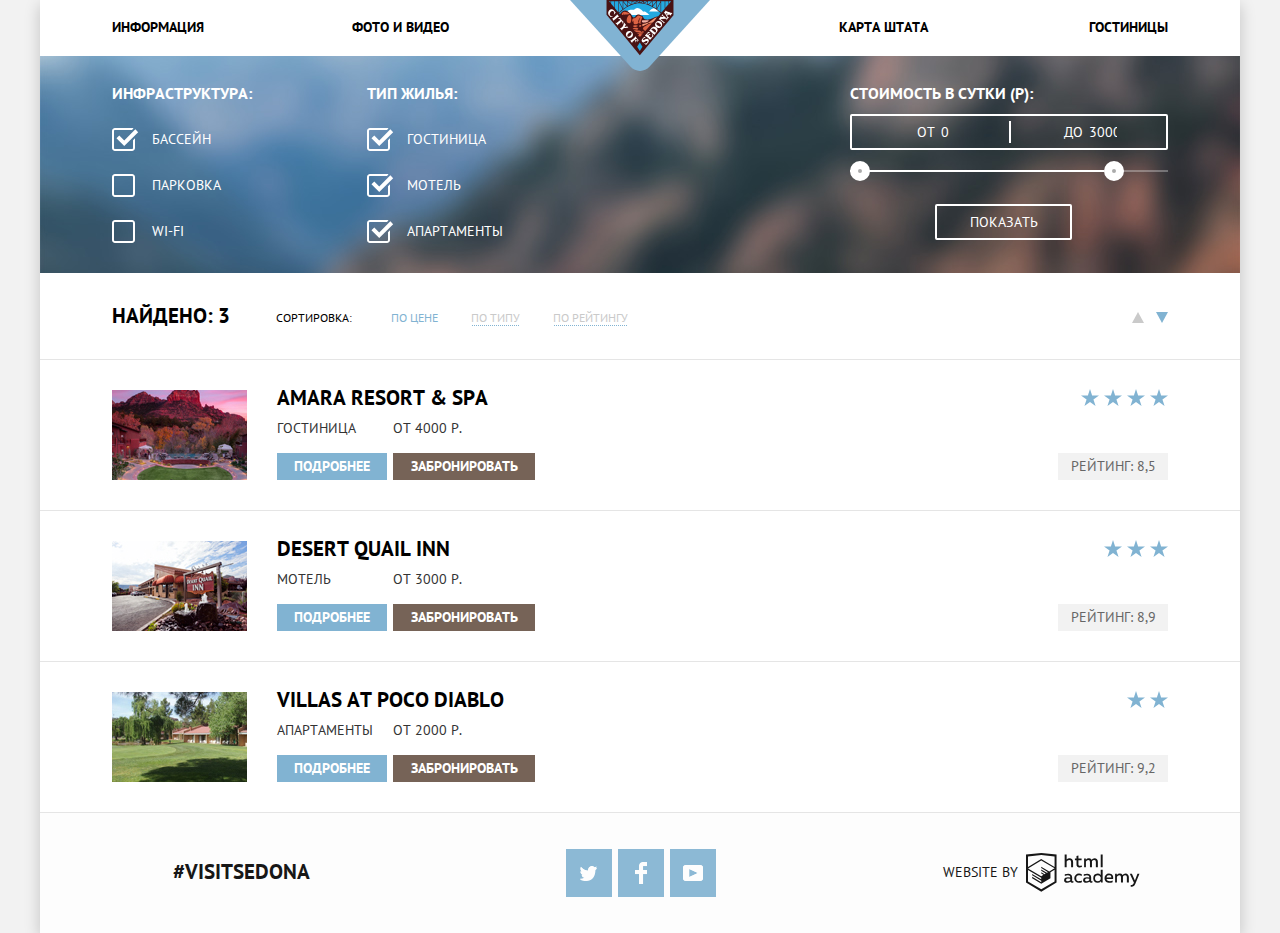
==== commit 0467efe1: "Дополнительные улучшения" ====
--- a/hotels.html
+++ b/hotels.html
@@ -12,11 +12,11 @@
 
 			<header class="header">
 				<nav class="header-navigation">
-					<a class="header-logo" href="index.html"><img src="img/svg/header-logo.svg" width="140" height="71" alt="Логотип сайта"></a>
+					<a class="header-logo" href="index.html" aria-label="На главную страницу"><img src="img/svg/header-logo.svg" width="140" height="71" alt="Логотип сайта"></a>
 					<ul class="header-menu">
-						<li><a href="">Информация</a></li>
-						<li><a href="">Фото и видео</a></li>
-						<li><a href="">Карта штата</a></li>
+						<li><a href="#">Информация</a></li>
+						<li><a href="#">Фото и видео</a></li>
+						<li><a href="#">Карта штата</a></li>
 						<li><a>Гостиницы</a></li>
 					</ul>
 				</nav>
@@ -28,81 +28,84 @@
 				<section class="filters">
 					<h2 class="visually-hidden">Фильтры жилья</h2>
 					<div class="filters-box">
-						<div class="hotels-container">
-							<fieldset>
-								<legend>Инфраструктура:</legend>
-								<ul>
-									<li>
-										<label class="filters-checkbox">
-											<input class="filter-input visually-hidden" type="checkbox" name="pool" checked>
-											<span class="checkbox-indicator"></span>
-											Бассейн
-										</label>
-									</li>
-									<li>
-										<label class="filters-checkbox">
-											<input class="filter-input visually-hidden" type="checkbox" name="parking">
-											<span class="checkbox-indicator"></span>
-											Парковка
-										</label>
-									</li>
-									<li>
-										<label class="filters-checkbox">
-											<input class="filter-input visually-hidden" type="checkbox" name="wi-fi">
-											<span class="checkbox-indicator"></span>
-											Wi-Fi
-										</label>
-									</li>
-								</ul>
-							</fieldset>
-							<fieldset>
-								<legend>Тип жилья:</legend>
-								<ul>
-									<li>
-										<label class="filters-checkbox">
-											<input class="filter-input visually-hidden" type="checkbox" name="hotel" checked>
-											<span class="checkbox-indicator"></span>
-											Гостиница
-										</label>
-									</li>
-									<li>
-										<label class="filters-checkbox">
-											<input class="filter-input visually-hidden" type="checkbox" name="motel" checked>
-											<span class="checkbox-indicator"></span>
-											Мотель
-										</label>
-									</li>
-									<li>
-										<label class="filters-checkbox">
-											<input class="filter-input visually-hidden" type="checkbox" name="apartment" checked>
-											<span class="checkbox-indicator"></span>
-											Апартаменты
-										</label>
-									</li>
-							</fieldset>
-							<div class="filter-range">
-								<p class="filter-range-title">Стоимость в сутки (р):</p>
-								<div class="price-controls">
-									<label class="min-price">от <input type="text" name="min-price" value="0"></label>
-									<label class="max-price">до <input type="text" name="max-price" value="3000"></label>
-								</div>
-								<div class="range-controls">
-									<div class="scale">
-										<div class="bar"></div>
+						<form class="filtersform" action="https://echo.htmlacademy.ru" method="post">
+							<div class="hotels-container">
+								<fieldset>
+									<legend>Инфраструктура:</legend>
+									<ul>
+										<li>
+											<label class="filters-checkbox">
+												<input class="filter-input visually-hidden" type="checkbox" name="pool" checked>
+												<span class="checkbox-indicator"></span>
+												Бассейн
+											</label>
+										</li>
+										<li>
+											<label class="filters-checkbox">
+												<input class="filter-input visually-hidden" type="checkbox" name="parking">
+												<span class="checkbox-indicator"></span>
+												Парковка
+											</label>
+										</li>
+										<li>
+											<label class="filters-checkbox">
+												<input class="filter-input visually-hidden" type="checkbox" name="wi-fi">
+												<span class="checkbox-indicator"></span>
+												Wi-Fi
+											</label>
+										</li>
+									</ul>
+								</fieldset>
+								<fieldset>
+									<legend>Тип жилья:</legend>
+									<ul>
+										<li>
+											<label class="filters-checkbox">
+												<input class="filter-input visually-hidden" type="checkbox" name="hotel" checked>
+												<span class="checkbox-indicator"></span>
+												Гостиница
+											</label>
+										</li>
+										<li>
+											<label class="filters-checkbox">
+												<input class="filter-input visually-hidden" type="checkbox" name="motel" checked>
+												<span class="checkbox-indicator"></span>
+												Мотель
+											</label>
+										</li>
+										<li>
+											<label class="filters-checkbox">
+												<input class="filter-input visually-hidden" type="checkbox" name="apartment" checked>
+												<span class="checkbox-indicator"></span>
+												Апартаменты
+											</label>
+										</li>
+									</ul>	
+								</fieldset>
+								<div class="filter-range">
+									<p class="filter-range-title">Стоимость в сутки (р):</p>
+									<div class="price-controls">
+										<label class="min-price">от <input type="text" name="min-price" value="0"></label>
+										<label class="max-price">до <input type="text" name="max-price" value="3000"></label>
 									</div>
-									<div class="range-toggle range-toggle-min content-box"></div>
-									<div class="range-toggle range-toggle-max content-box"></div>
-								</div>
-								<button class="button-transparent" type="submit">Показать</button>
+									<div class="range-controls">
+										<div class="scale">
+											<div class="bar"></div>
+										</div>
+										<div class="range-toggle range-toggle-min content-box"></div>
+										<div class="range-toggle range-toggle-max content-box"></div>
+									</div>
+									<button class="button-transparent" type="submit">Показать</button>
+								</div>
 							</div>
-						</div>
+						</form>
 					</div>	
 					<div class="sorting-box">
 						<div class="hotels-container">
 							<p class="sorting-found">Найдено: <span>3</span></p>
 							<div class="sorting-method">Сортировка:
 								<ul>
-									<li class="sorting-item-selected"><a>по цене</a></li>
+									<li class="sorting-item sorting-item-selected"><a>по цене</a></li>
 									<li class="sorting-item"><a href="#">по типу</a></li>
 									<li class="sorting-item"><a href="#">по рейтингу</a></li>
 								</ul>
@@ -132,12 +135,12 @@
 								</div>
 								<p class="hotel-image"><img src="img/images/photo-hotels-amara.jpg" width="135" height="90" alt="Amara Resort & Spa"></p> 
 								<div class="hotel-rating">
-										<ul class="hotel-rating-stars">
-												<li><img src="img/svg/hotels-star.svg" width="18" height="17" alt="*"></li>
-												<li><img src="img/svg/hotels-star.svg" width="18" height="17" alt="*"></li>
-												<li><img src="img/svg/hotels-star.svg" width="18" height="17" alt="*"></li>
-												<li><img src="img/svg/hotels-star.svg" width="18" height="17" alt="*"></li>
-										</ul>
+									<ul class="hotel-rating-stars">
+											<li><img src="img/svg/hotels-star.svg" width="18" height="17" alt="*"></li>
+											<li><img src="img/svg/hotels-star.svg" width="18" height="17" alt="*"></li>
+											<li><img src="img/svg/hotels-star.svg" width="18" height="17" alt="*"></li>
+											<li><img src="img/svg/hotels-star.svg" width="18" height="17" alt="*"></li>
+									</ul>
 									<span class="hotel-rating-value">Рейтинг: 8,5</span>
 								</div>
 
@@ -158,12 +161,12 @@
 								<p class="hotel-image"><img src="img/images/photo-hotels-desert.jpg" width="135" height="90" alt="Desert Quail Inn"></p>
 								<div class="hotel-rating">
 									<ul class="hotel-rating-stars">
-											<li><img src="img/svg/hotels-star.svg" width="18" height="17" alt="*"></li>
-											<li><img src="img/svg/hotels-star.svg" width="18" height="17" alt="*"></li>
-											<li><img src="img/svg/hotels-star.svg" width="18" height="17" alt="*"></li>
-									</ul>
-								<span class="hotel-rating-value">Рейтинг: 8,9</span>
-							</div>
+										<li><img src="img/svg/hotels-star.svg" width="18" height="17" alt="*"></li>
+										<li><img src="img/svg/hotels-star.svg" width="18" height="17" alt="*"></li>
+										<li><img src="img/svg/hotels-star.svg" width="18" height="17" alt="*"></li>
+									</ul>
+									<span class="hotel-rating-value">Рейтинг: 8,9</span>
+								</div>
 
 							</div>	
 						</li>
@@ -182,11 +185,11 @@
 								<p class="hotel-image"><img src="img/images/photo-hotels-villas.jpg" width="135" height="90" alt="Villas At Poco Diablo"></p>
 								<div class="hotel-rating">
 									<ul class="hotel-rating-stars">
-											<li><img src="img/svg/hotels-star.svg" width="18" height="17" alt="*"></li>
-											<li><img src="img/svg/hotels-star.svg" width="18" height="17" alt="*"></li>
-									</ul>
-								<span class="hotel-rating-value">Рейтинг: 9,2</span>
-							</div>
+										<li><img src="img/svg/hotels-star.svg" width="18" height="17" alt="*"></li>
+										<li><img src="img/svg/hotels-star.svg" width="18" height="17" alt="*"></li>
+									</ul>
+									<span class="hotel-rating-value">Рейтинг: 9,2</span>
+								</div>
 
 							</div>	
 						</li>  				  				
@@ -204,14 +207,17 @@
 					<li>
 						<a class="button-blue social-button social-button-facebook" href="https://www.facebook.com">Facebook</a>
 					</li>
-					<li><a class="button-blue social-button social-button-youtube" href="https://www.youtube.com">YouTube</a>
-					</li>		
+					<li>
+						<a class="button-blue social-button social-button-youtube" href="https://www.youtube.com">YouTube</a>
+					</li>
 				</ul>
 				<p class="footer-copyright">
-					Website by <a href="https://htmlacademy.ru/intensive/htmlcss"><span class="visually-hidden">HTML Academy</span>
-					<svg xmlns="http://www.w3.org/2000/svg" width="115" height="41" viewBox="0 0 115 41">
-						<path fill="#000" d="M46.84 28.22a2.07 2.07 0 0 0 .58-.11v1.4a3.41 3.41 0 0 1-1.24.22 1.75 1.75 0 0 1-1.75-1 5.08 5.08 0 0 1-3.3 1.13c-1.59 0-3.06-.87-3.06-2.68 0-2.24 2.08-2.93 3.9-2.93a11.63 11.63 0 0 1 2.28.26v-.31c0-1.09-.8-1.86-2.3-1.86a7.79 7.79 0 0 0-3.15.67v-1.79a10.72 10.72 0 0 1 3.35-.58c2.48 0 4 1.18 4 3.83v3.14a.57.57 0 0 0 .69.61zm-6.76-1.19a1.42 1.42 0 0 0 1.64 1.29 3.56 3.56 0 0 0 2.53-1v-1.51a10.21 10.21 0 0 0-1.9-.22c-1.1.01-2.27.35-2.27 1.45zM53.06 20.62a5.29 5.29 0 0 1 2.7.67v1.79a4.28 4.28 0 0 0-2.42-.73 2.89 2.89 0 1 0 0 5.76 5.26 5.26 0 0 0 2.55-.67v1.8a6.58 6.58 0 0 1-2.9.6 4.42 4.42 0 0 1-4.72-4.54 4.54 4.54 0 0 1 4.79-4.68zM65.84 28.22a2.07 2.07 0 0 0 .58-.11v1.4a3.41 3.41 0 0 1-1.24.22 1.75 1.75 0 0 1-1.75-1 5.08 5.08 0 0 1-3.3 1.13c-1.59 0-3.06-.87-3.06-2.68 0-2.24 2.08-2.93 3.9-2.93a11.63 11.63 0 0 1 2.28.26v-.31c0-1.09-.8-1.86-2.3-1.86a7.79 7.79 0 0 0-3.15.67v-1.79a10.72 10.72 0 0 1 3.35-.58c2.48 0 4 1.18 4 3.83v3.14a.57.57 0 0 0 .69.61zm-6.76-1.19a1.42 1.42 0 0 0 1.64 1.29 3.56 3.56 0 0 0 2.53-1v-1.51a10.21 10.21 0 0 0-1.9-.22c-1.11.01-2.27.35-2.27 1.45zM76.67 16.85v12.76h-1.76v-1.39a4.07 4.07 0 0 1-3.35 1.62 4.62 4.62 0 0 1 0-9.22 4 4 0 0 1 3.15 1.37v-5.14h2zm-4.76 5.48a2.9 2.9 0 0 0 0 5.8 3 3 0 0 0 2.79-1.84v-2.13a3.06 3.06 0 0 0-2.79-1.83zM82.99 20.62c3.48 0 4.68 2.81 4.12 5.34h-6.58c.22 1.57 1.75 2.22 3.35 2.22a6.41 6.41 0 0 0 2.77-.62v1.68a7.5 7.5 0 0 1-3.14.6c-2.68 0-5-1.53-5-4.61a4.39 4.39 0 0 1 4.48-4.61zm.09 1.62a2.39 2.39 0 0 0-2.57 2.26h4.85a2.06 2.06 0 0 0-2.28-2.26zM89.1 29.61v-8.75h1.73v1.09a4 4 0 0 1 2.92-1.33 3 3 0 0 1 2.73 1.4 4.33 4.33 0 0 1 3.06-1.4 3.21 3.21 0 0 1 3.32 3.52v5.47h-2V24.2a1.67 1.67 0 0 0-1.73-1.84 2.94 2.94 0 0 0-2.17 1.18V29.61h-2V24.2a1.67 1.67 0 0 0-1.73-1.84 3.11 3.11 0 0 0-2.32 1.35v5.91h-2zM111.47 20.86h2l-4.1 9.93c-.95 2.28-2.19 3-3.52 3a5 5 0 0 1-1.15-.15v-1.66a3 3 0 0 0 .89.13c.95 0 1.66-.67 2.17-2l.18-.44-4.16-8.82h2.13l3 6.6zM40.66 1.53v5a4 4 0 0 1 2.83-1.2A3.41 3.41 0 0 1 47.1 8.9v5.41h-2V9.15a1.9 1.9 0 0 0-2-2.1 3.08 3.08 0 0 0-2.44 1.46v5.8h-2V1.53h2zM52.43 2.42v3.12h3.17v1.71h-3.17v4c0 1.15.53 1.53 1.66 1.53a4.71 4.71 0 0 0 1.77-.35v1.68a7.14 7.14 0 0 1-2.35.38 2.68 2.68 0 0 1-3-2.88V7.23h-1.6V5.52h1.57V2.88zM58.1 14.29V5.54h1.73v1.09a4 4 0 0 1 2.92-1.33 3 3 0 0 1 2.73 1.4 4.33 4.33 0 0 1 3.06-1.4 3.21 3.21 0 0 1 3.32 3.52v5.47h-2V8.88a1.67 1.67 0 0 0-1.73-1.84 2.94 2.94 0 0 0-2.17 1.18V14.29h-2V8.88a1.67 1.67 0 0 0-1.73-1.84 3.11 3.11 0 0 0-2.32 1.35v5.91h-2zM74.72 1.52h1.95v12.76h-1.95zM15.44.02h-.16L0 1.62v28l15.28 9.09 15.28-9.09v-28zm13.12 28.45l-13.28 7.9L2 28.47V16.99l13.22 7.87v1.43l-9.07-5.4v1.38l9.11 5.47v1.46l-9.1-5.42v1.38l9.11 5.47 9.19-5.5V19.22l4.1-2.45v11.67zm0-13.16l-3.65 2.14-1.68 1-8-4.76v1.38l6.84 4.07h-.06l-.15.09-1 .57-5.64-3.36v1.38l4.45 2.65-1.05.7-3.36-2v1.38l2.21 1.3-2.25 1.35-13.16-7.82 13.17-7.92zm0-1.39L15.21 6.05l-13.2 7.86V3.41l13.28-1.39 13.28 1.39v10.51z"/>
-					</svg>		
+					Website by 
+					<a class="footer-copyright-link" href="https://htmlacademy.ru/intensive/htmlcss" target="_blank">
+						<span class="visually-hidden">HTML Academy</span>
+						<svg xmlns="http://www.w3.org/2000/svg" width="115" height="41" viewBox="0 0 115 41">
+							<path fill="#000" d="M46.84 28.22a2.07 2.07 0 0 0 .58-.11v1.4a3.41 3.41 0 0 1-1.24.22 1.75 1.75 0 0 1-1.75-1 5.08 5.08 0 0 1-3.3 1.13c-1.59 0-3.06-.87-3.06-2.68 0-2.24 2.08-2.93 3.9-2.93a11.63 11.63 0 0 1 2.28.26v-.31c0-1.09-.8-1.86-2.3-1.86a7.79 7.79 0 0 0-3.15.67v-1.79a10.72 10.72 0 0 1 3.35-.58c2.48 0 4 1.18 4 3.83v3.14a.57.57 0 0 0 .69.61zm-6.76-1.19a1.42 1.42 0 0 0 1.64 1.29 3.56 3.56 0 0 0 2.53-1v-1.51a10.21 10.21 0 0 0-1.9-.22c-1.1.01-2.27.35-2.27 1.45zM53.06 20.62a5.29 5.29 0 0 1 2.7.67v1.79a4.28 4.28 0 0 0-2.42-.73 2.89 2.89 0 1 0 0 5.76 5.26 5.26 0 0 0 2.55-.67v1.8a6.58 6.58 0 0 1-2.9.6 4.42 4.42 0 0 1-4.72-4.54 4.54 4.54 0 0 1 4.79-4.68zM65.84 28.22a2.07 2.07 0 0 0 .58-.11v1.4a3.41 3.41 0 0 1-1.24.22 1.75 1.75 0 0 1-1.75-1 5.08 5.08 0 0 1-3.3 1.13c-1.59 0-3.06-.87-3.06-2.68 0-2.24 2.08-2.93 3.9-2.93a11.63 11.63 0 0 1 2.28.26v-.31c0-1.09-.8-1.86-2.3-1.86a7.79 7.79 0 0 0-3.15.67v-1.79a10.72 10.72 0 0 1 3.35-.58c2.48 0 4 1.18 4 3.83v3.14a.57.57 0 0 0 .69.61zm-6.76-1.19a1.42 1.42 0 0 0 1.64 1.29 3.56 3.56 0 0 0 2.53-1v-1.51a10.21 10.21 0 0 0-1.9-.22c-1.11.01-2.27.35-2.27 1.45zM76.67 16.85v12.76h-1.76v-1.39a4.07 4.07 0 0 1-3.35 1.62 4.62 4.62 0 0 1 0-9.22 4 4 0 0 1 3.15 1.37v-5.14h2zm-4.76 5.48a2.9 2.9 0 0 0 0 5.8 3 3 0 0 0 2.79-1.84v-2.13a3.06 3.06 0 0 0-2.79-1.83zM82.99 20.62c3.48 0 4.68 2.81 4.12 5.34h-6.58c.22 1.57 1.75 2.22 3.35 2.22a6.41 6.41 0 0 0 2.77-.62v1.68a7.5 7.5 0 0 1-3.14.6c-2.68 0-5-1.53-5-4.61a4.39 4.39 0 0 1 4.48-4.61zm.09 1.62a2.39 2.39 0 0 0-2.57 2.26h4.85a2.06 2.06 0 0 0-2.28-2.26zM89.1 29.61v-8.75h1.73v1.09a4 4 0 0 1 2.92-1.33 3 3 0 0 1 2.73 1.4 4.33 4.33 0 0 1 3.06-1.4 3.21 3.21 0 0 1 3.32 3.52v5.47h-2V24.2a1.67 1.67 0 0 0-1.73-1.84 2.94 2.94 0 0 0-2.17 1.18V29.61h-2V24.2a1.67 1.67 0 0 0-1.73-1.84 3.11 3.11 0 0 0-2.32 1.35v5.91h-2zM111.47 20.86h2l-4.1 9.93c-.95 2.28-2.19 3-3.52 3a5 5 0 0 1-1.15-.15v-1.66a3 3 0 0 0 .89.13c.95 0 1.66-.67 2.17-2l.18-.44-4.16-8.82h2.13l3 6.6zM40.66 1.53v5a4 4 0 0 1 2.83-1.2A3.41 3.41 0 0 1 47.1 8.9v5.41h-2V9.15a1.9 1.9 0 0 0-2-2.1 3.08 3.08 0 0 0-2.44 1.46v5.8h-2V1.53h2zM52.43 2.42v3.12h3.17v1.71h-3.17v4c0 1.15.53 1.53 1.66 1.53a4.71 4.71 0 0 0 1.77-.35v1.68a7.14 7.14 0 0 1-2.35.38 2.68 2.68 0 0 1-3-2.88V7.23h-1.6V5.52h1.57V2.88zM58.1 14.29V5.54h1.73v1.09a4 4 0 0 1 2.92-1.33 3 3 0 0 1 2.73 1.4 4.33 4.33 0 0 1 3.06-1.4 3.21 3.21 0 0 1 3.32 3.52v5.47h-2V8.88a1.67 1.67 0 0 0-1.73-1.84 2.94 2.94 0 0 0-2.17 1.18V14.29h-2V8.88a1.67 1.67 0 0 0-1.73-1.84 3.11 3.11 0 0 0-2.32 1.35v5.91h-2zM74.72 1.52h1.95v12.76h-1.95zM15.44.02h-.16L0 1.62v28l15.28 9.09 15.28-9.09v-28zm13.12 28.45l-13.28 7.9L2 28.47V16.99l13.22 7.87v1.43l-9.07-5.4v1.38l9.11 5.47v1.46l-9.1-5.42v1.38l9.11 5.47 9.19-5.5V19.22l4.1-2.45v11.67zm0-13.16l-3.65 2.14-1.68 1-8-4.76v1.38l6.84 4.07h-.06l-.15.09-1 .57-5.64-3.36v1.38l4.45 2.65-1.05.7-3.36-2v1.38l2.21 1.3-2.25 1.35-13.16-7.82 13.17-7.92zm0-1.39L15.21 6.05l-13.2 7.86V3.41l13.28-1.39 13.28 1.39v10.51z"/>
+						</svg>		
 					</a>
 				</p>
 			</footer>
--- a/css/sedona.css
+++ b/css/sedona.css
@@ -1,4 +1,6 @@
 body {
+	position: relative;
+
 	margin: 0;
 	padding: 0;
 
@@ -11,6 +13,8 @@
 
 a {
 	text-decoration: none;
+
+	cursor: pointer;
 }
 
 html {
@@ -19,10 +23,6 @@
 
 *, *::before, *::after {
 	box-sizing: inherit;
-}
-
-p {
-	margin: 0;
 }
 
 img {
@@ -51,6 +51,7 @@
  	border: 0;
 	padding: 0;
 	
+	opacity: 0;
 	white-space: nowrap;
 
   clip: rect(0 0 0 0);
@@ -60,10 +61,13 @@
 .button-blue,
 .button-brown {
 	display: inline-block;
+	vertical-align: middle;
+
+	padding-left: 5px;
+	padding-right: 5px;
 
 	font: inherit;
 	text-align: center;
-	vertical-align: middle;
 	color: #fff;
 	text-transform: uppercase;
 
@@ -140,7 +144,7 @@
 .header-menu li {
 	display: block;
 	width: 239px;
-	height: 56px;
+	min-height: 56px;
 	padding-top: 14px;
 
 	color: #000;
@@ -199,9 +203,11 @@
 	position: relative;
 
 	width: 1200px;
-	height: 508px;
+	min-height: 508px;
 	padding-top: 76px;
-
+	padding-bottom: 70px;
+
+	background-color: #2a3e45;
 	background-image: url("../img/images/index-welcome-bg.jpg");
 	background-position: center -83px;
 	background-repeat: no-repeat;
@@ -279,6 +285,8 @@
 .features-item-main {
 	width: 400px;
 	padding-top: 47px;
+	padding-right: 10px;
+	padding-left: 10px;
 
 	background-color: #eeeeee;
 }
@@ -291,8 +299,8 @@
 
 .blue-feature {
 	background-color: #81b3d2;
-
-}
+}
+
  .blue-feature .features-item-title,
  .blue-feature .features-item-number,
  .blue-feature .features-item-description {
@@ -318,8 +326,33 @@
 }
 
 .features-item-number {
-	display: block;
+	display: flex;
+	justify-content: center;
+	align-items: center;
 	margin-bottom: 21px;
+}
+
+.features-item-number::before,
+.features-item-number::after {
+	content: "";
+
+	width: 8px;
+	height: 1px;
+
+	background-color: #333;
+}
+
+.features-item-number::before {
+	margin-right: 6px;
+}
+
+.features-item-number::after {
+	margin-left: 6px;
+}
+
+.blue-feature .features-item-number::before,
+.blue-feature .features-item-number::after {
+	background-color: #fff;
 }
 
 .features-item-description {
@@ -337,7 +370,7 @@
 	list-style: none;
 }
 
-.item-additional li{
+.item-additional li {
 	width: 400px;
 }
 
@@ -347,6 +380,8 @@
 	margin: 0;
 	margin-bottom: 24px;
 	padding-top: 161px;
+	padding-right: 10px;
+	padding-left: 10px;
 
 	font-size: 21px;
 	font-weight: 700;
@@ -362,19 +397,19 @@
 	height: 80px;
 }
 
-.item-additional li:first-child .item-additional-title::before {
+li:first-child .item-additional-title::before {
 	background: url("../img/images/features-icon-house.png") no-repeat 50% 50%;
 	top: 56px;
 	left: 160px;
 }
 
-.item-additional li:nth-child(2) .item-additional-title::before {
+li:nth-child(2) .item-additional-title::before {
 	background: url("../img/images/features-icon-burger.png") no-repeat 50% 50%;
 	top: 56px;
 	left: 160px;
 }
 
-.item-additional li:last-child .item-additional-title::before {
+li:last-child .item-additional-title::before {
 	background: url("../img/images/features-icon-gift.png") no-repeat 50% 50%;
 	top: 54px;
 	left: 159px;
@@ -391,6 +426,8 @@
 }
 
 .find-hotel {
+	position: relative;
+
 	padding-top: 50px;
 
 	text-align: center;
@@ -418,22 +455,84 @@
 }
 
 .searchform-title {
+	position: relative;
+	z-index: 20;
+
 	width: 568px;
 	height: 86px;
 	margin: 0 auto;
 
 	font-size: 21px;
   font-weight: 700;
-  line-height: 86px;
+	line-height: 84px;
+
+	user-select: none;
 }
 
 .searchform {
+	visibility: visible;
+
+	position: absolute;
+	left: 50%;
+	transform: translateX(-50%);
+	z-index: 10;
+
 	width: 568px;
 	margin: 0 auto;
 	padding:0;
 
 	background-color: #fff;
 	box-shadow: 0 7px 15px rgba(0, 1, 1, 0.15);
+	opacity: 1;
+
+	transition: all 0.3s;
+}
+
+
+@keyframes shake {
+  0%,
+  100% {
+    transform: translateX(0);
+  }
+
+	20% {background-color: #d65b65;}
+
+  10%,
+  30%,
+  50%,
+  70%,
+  90% {
+    transform: translateX(5px);
+  }
+
+  20%,
+  40%,
+  60%,
+  80% {
+    transform: translateX(-5px);
+  }
+}
+
+.searchform-shake-js {		
+	animation: shake 0.6s;
+}
+
+@keyframes input-blink {
+	0%, 100% {
+		outline: 1px solid #d65b65;
+		outline-offset: -1px;
+	}
+}
+
+.searchform-blink-js {
+	animation-name: input-blink;
+	animation-duration: 0.6s;
+}
+
+.searchform-hidden-js {
+	visibility: hidden;
+	opacity: 0;
+	transform: translate(-50%, -86px)
 }
 
 .searchform label {
@@ -489,13 +588,16 @@
 
 .calendar-button {
 	position: absolute;
-
-	display: block;
-	width: 21px;
-	height: 22px;
-	top: 8px;
-	right: 9px;
-
+	top: 5px;
+	right: 3px;
+
+	width: 33px;
+  height: 30px;
+	padding: 0;
+
+	background-color: transparent;
+	border: none;
+	
 	cursor: pointer;
 }
 
@@ -524,7 +626,7 @@
 .searchform-checkout input{
 	width: 346px;
 	padding-left: 13px;
-	padding-right: 40px;
+	padding-right: 44px;
 }
 
 .searchform-children,
@@ -546,6 +648,7 @@
 
 	text-align: center;
 }
+
 .searchform-minus-plus-container{
 	display: flex;
 	justify-content: center;
@@ -556,11 +659,13 @@
 .searchform-plus {
 	position: relative;
 
-	display: block;
 	width: 38px;
+	padding: 0;
 
 	font-size: 0;
+
 	background-color: #f2f2f2;
+	border: none;
 
 	cursor: pointer;
 }
@@ -656,6 +761,14 @@
 	line-height: 58px;
 }
 
+.map {
+	width: 1200px;
+	height: 593px;
+	overflow: hidden;
+
+	background: #fff url("../img/images/map.jpg") no-repeat 0 0;
+}
+
 .filters-box {
 	padding-top: 27px;
   padding-bottom: 31px;
@@ -666,7 +779,7 @@
 }
 
 
-.filters-box fieldset {
+.filtersform fieldset {
 	width: 255px;
 	padding: 0;
 	margin: 0;
@@ -674,7 +787,7 @@
 	border: none;
 }
 
-.filters-box legend {
+.filtersform legend {
 	margin-bottom: 25px;
 
 	font-size: 16px;
@@ -683,23 +796,23 @@
 	line-height: 21px;
 }
 
-.filters-box ul {
+.filtersform ul {
 	padding:0;
 	margin: 0;
 
 	list-style: none;
 }
 
-.filters-box li {
+.filtersform li {
 	margin-bottom: 25px;
 	padding-left: 40px;
 }
 
-.filters-box li:last-child {
+.filtersform li:last-child {
 	margin-bottom: 0;
 }
 
-.filters-box .filters-checkbox {
+.filtersform .filters-checkbox {
 	position: relative;
 
 	display: block;
@@ -713,7 +826,7 @@
 	user-select: none;
 }
 
-.filters-box input[type="checkbox"] + .checkbox-indicator {
+.filtersform input[type="checkbox"] + .checkbox-indicator {
 	position: absolute;
 	top: -1px;
 	left: -40px;
@@ -725,22 +838,22 @@
 	background-size: 23px 23px;
 }
 
-.filters-box input[type="checkbox"]:focus + .checkbox-indicator {
+.filtersform input[type="checkbox"]:focus + .checkbox-indicator {
 	outline: thin dotted;
   outline: 5px auto -webkit-focus-ring-color;
 }
 
-.filters-box input[type="checkbox"]:disabled + .checkbox-indicator {
+.filtersform input[type="checkbox"]:disabled + .checkbox-indicator {
 	background-image: url("../img/svg/checkbox-off-disabled.svg");
 	background-size: 23px 23px;
 }
 
-.filters-box input[type="checkbox"]:checked:disabled + .checkbox-indicator {
+.filtersform input[type="checkbox"]:checked:disabled + .checkbox-indicator {
 	background-image: url("../img/svg/checkbox-on-disabled.svg");
 	background-size: 27px 23px;
 }
 
-.filters-box input[type="checkbox"]:checked + .checkbox-indicator {
+.filtersform input[type="checkbox"]:checked + .checkbox-indicator {
 	background-image: url("../img/svg/checkbox-on.svg");
 	background-size: 27px 23px;
 }
@@ -791,12 +904,11 @@
 
 .price-controls label {
 	display: inline-block;
+	vertical-align: top;
 
 	font-size: 14px;
 	font-weight: 400;
-
 	line-height: 31px;
-	vertical-align: top;
 
 	cursor: pointer;
 }
@@ -809,6 +921,7 @@
 
 .price-controls input {
 	width: 32px;
+	height: 32px;
 	margin: 0;
 
 	color: inherit;
@@ -904,8 +1017,9 @@
 }
 
 .sorting-found {
-	margin: 0;
-	margin-right: 47px;
+	width: 135px;
+	margin: 0;
+	margin-right: 29px;
 
 	font-size: 21px;
 	font-weight: 700;
@@ -926,7 +1040,9 @@
 
 .sorting-method ul {
 	display: flex;
-
+	flex-wrap: wrap;
+
+	max-width: 690px;
 	margin: 0;
 	margin-left: 39px;
 	padding: 0;
@@ -966,17 +1082,28 @@
 	background-image: none;
 }
 
-.sorting-item-selected {
+.sorting-item-selected a {
 	color: #81b3d2;
+	background-image: none;
+}
+
+.sorting-item-selected a:hover,
+.sorting-item-selected a:focus,
+.sorting-item-selected a:active {
+	color: #81b3d2;
+	background-image: none;
 }
 
 .sorting-order {
+	width: 50px;
+
 	margin: 0;
 	margin-left: auto;
 	padding-top: 1px;
 	padding-right: 1px;
 
 	font-size: 0;
+	text-align: right;
 
 	user-select: none;
 }
@@ -985,6 +1112,7 @@
 	position: relative;
 
 	display: inline-block;
+	vertical-align: middle;
 
 	width: 11px;
 	height: 10px;
@@ -1072,7 +1200,7 @@
 
 .hotel-info {
 	flex-grow: 1;
-	min-width: 258px;
+	width: 770px;
 }
 
 .hotel-name {
@@ -1081,7 +1209,6 @@
 
 	font-size: 21px;
 	font-weight: 700;
-	/* line-height: 26px; */
 	line-height: 21px;
 	color: #000;
 	
@@ -1096,11 +1223,11 @@
 .hotel-type,
 .hotel-price {
 	display: inline-block;
+	vertical-align: top;
 
 	font-size: 14px;
 	font-weight: 400;
 	line-height: 21px;
-	vertical-align: top;
 	color: #333;
 }
 
@@ -1121,14 +1248,14 @@
 }
 
 .hotel-more {
-	width: 110px;
-	height: 27px;
+	min-width: 110px;
+	min-height: 27px;
 	margin-right: 2px;
 }
 
 .hotel-book {
-	width: 142px;
-	height: 27px;
+	min-width: 142px;
+	min-height: 27px;
 }
 
 .hotel-rating {
@@ -1146,7 +1273,7 @@
 
 	list-style: none;
 
-	transform: translate(0, -1px)
+	transform: translate(0, -1px);
 }
 
 .hotel-rating-stars li {
@@ -1173,15 +1300,22 @@
 	display: flex;
 	justify-content: flex-start;
 	align-items: center;
-	padding-top: 36px;
-	padding-bottom: 36px;
+	padding-top: 30px;
+	padding-bottom: 30px;
 	background-color: #fff;
 	opacity: 0.9;
-	}
-
+}
+
+.index-footer {
+	position: absolute;
+	bottom: 0;
+
+	width: 1200px;
+}
 
 .footer-hashtag {
 	display: block;
+	max-width: 150px;
 	margin: 0;
 	margin-left: 133px;
 	padding-bottom: 2px;
@@ -1195,17 +1329,22 @@
 
 .footer-social {
 	display: flex;
-	justify-content: flex-end;
-	width: 178px;
+	flex-wrap: wrap;
+	justify-content: center;
+	min-width: 178px;
+	max-width: 630px;
 
 	padding: 0;
+	padding-left: 28px;
 	margin: 0 auto;
 
 	list-style: none;
 }
 
 .footer-social li {
+	margin-top: 6px;
 	margin-right: 6px;
+	margin-bottom: 6px;
 }
 
 .footer-social li:last-child {
@@ -1267,7 +1406,7 @@
 	color: #000;
 }
 
-.footer-copyright a {
+.footer-copyright-link {
 	position: relative;
 	top: 1px;
 
@@ -1280,18 +1419,13 @@
 	transition: fill 0.3s;
 }
 
-.footer-copyright a:hover path,
-.footer-copyright a:focus path {
+.footer-copyright-link:hover path,
+.footer-copyright-link:focus path {
 	fill: #81b3d2;
 }
 
-.footer-copyright a:active path {
+.footer-copyright-link:active path {
 	fill: #bdbbbc;
 }
 
 
-
-
-
-
-
